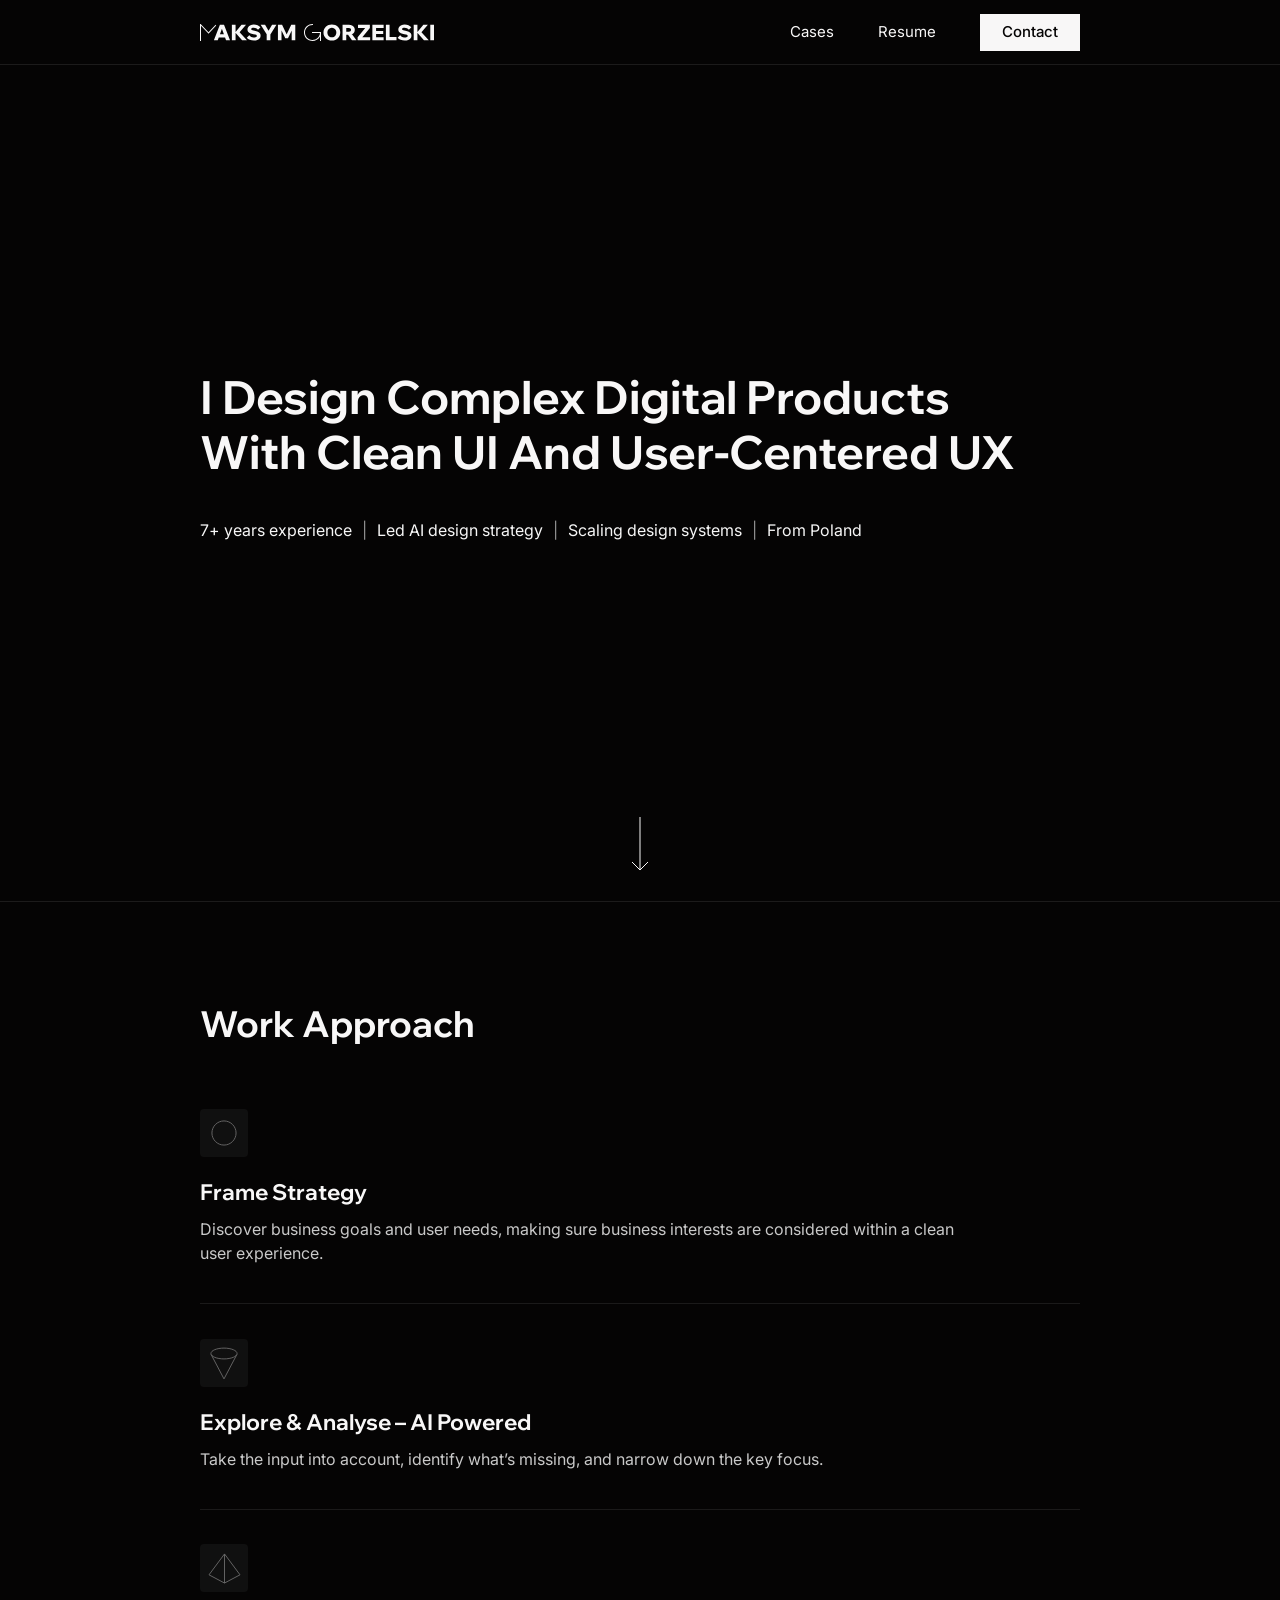
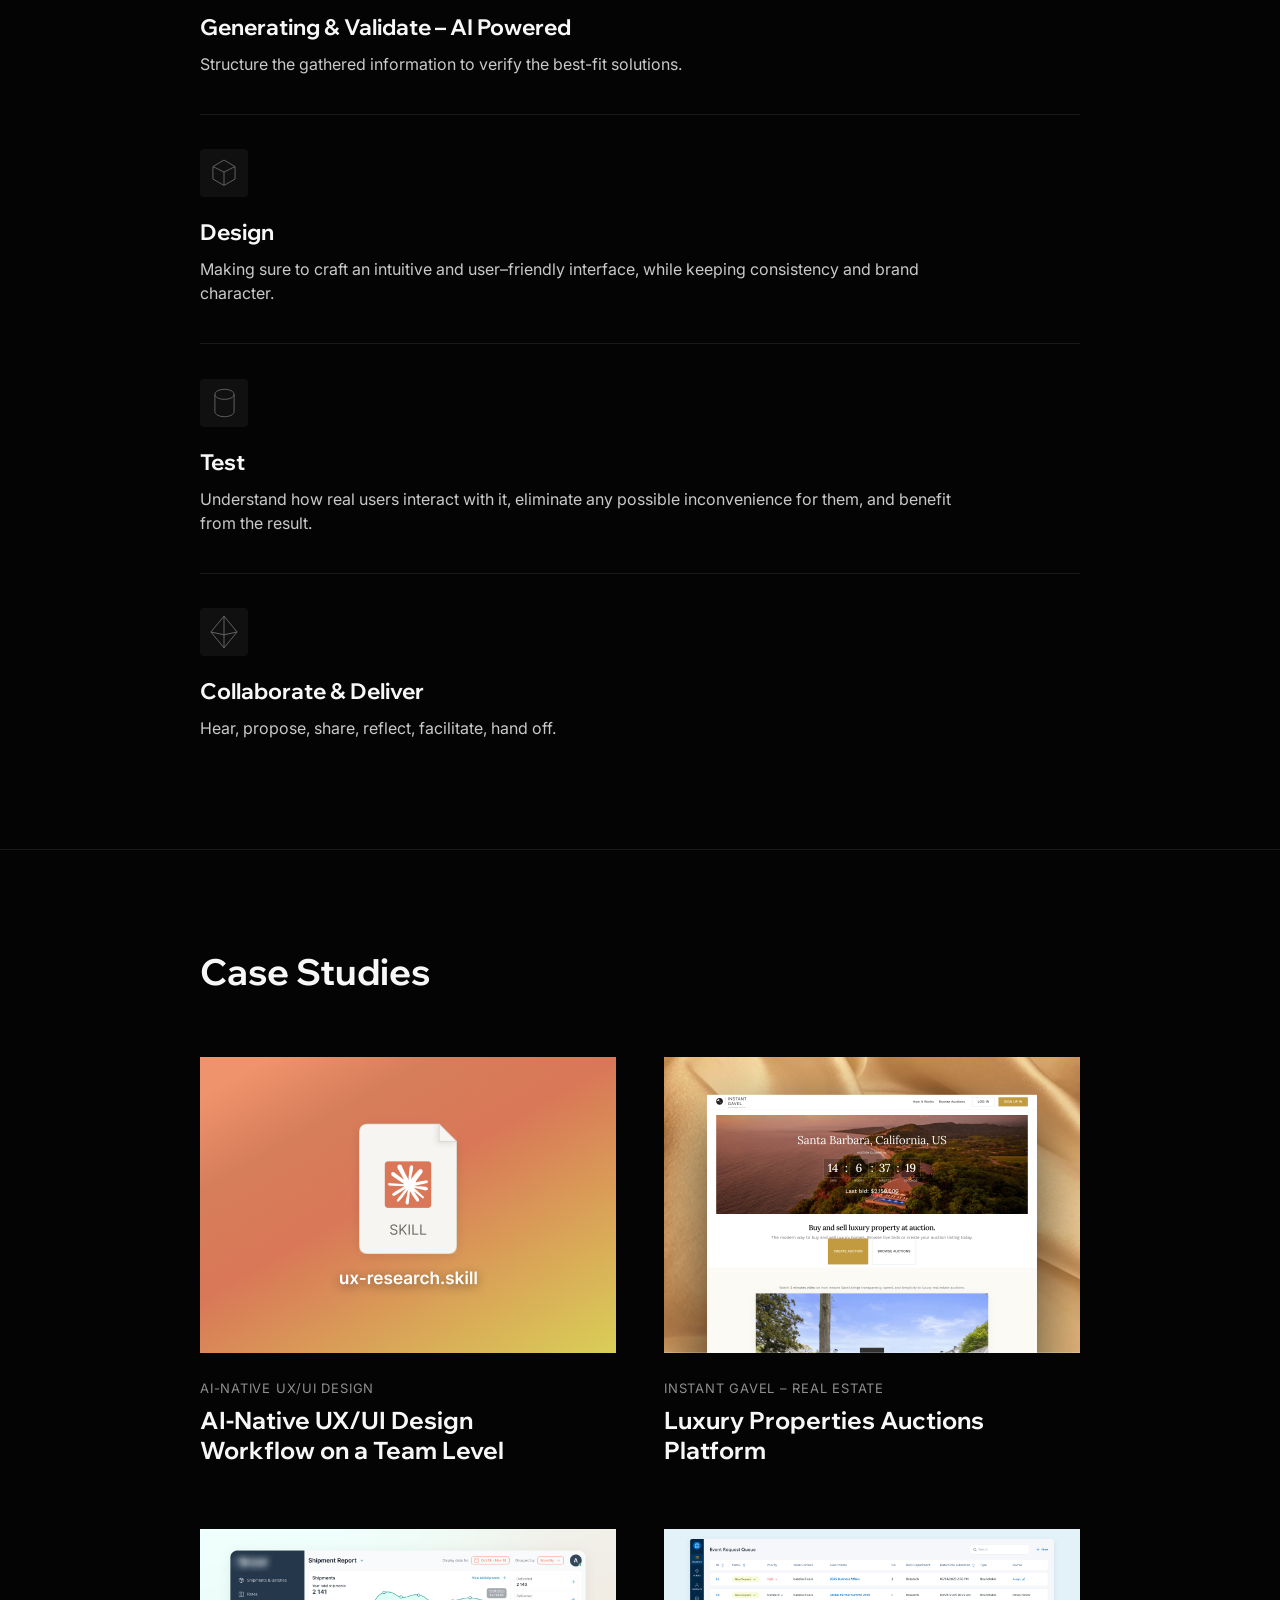
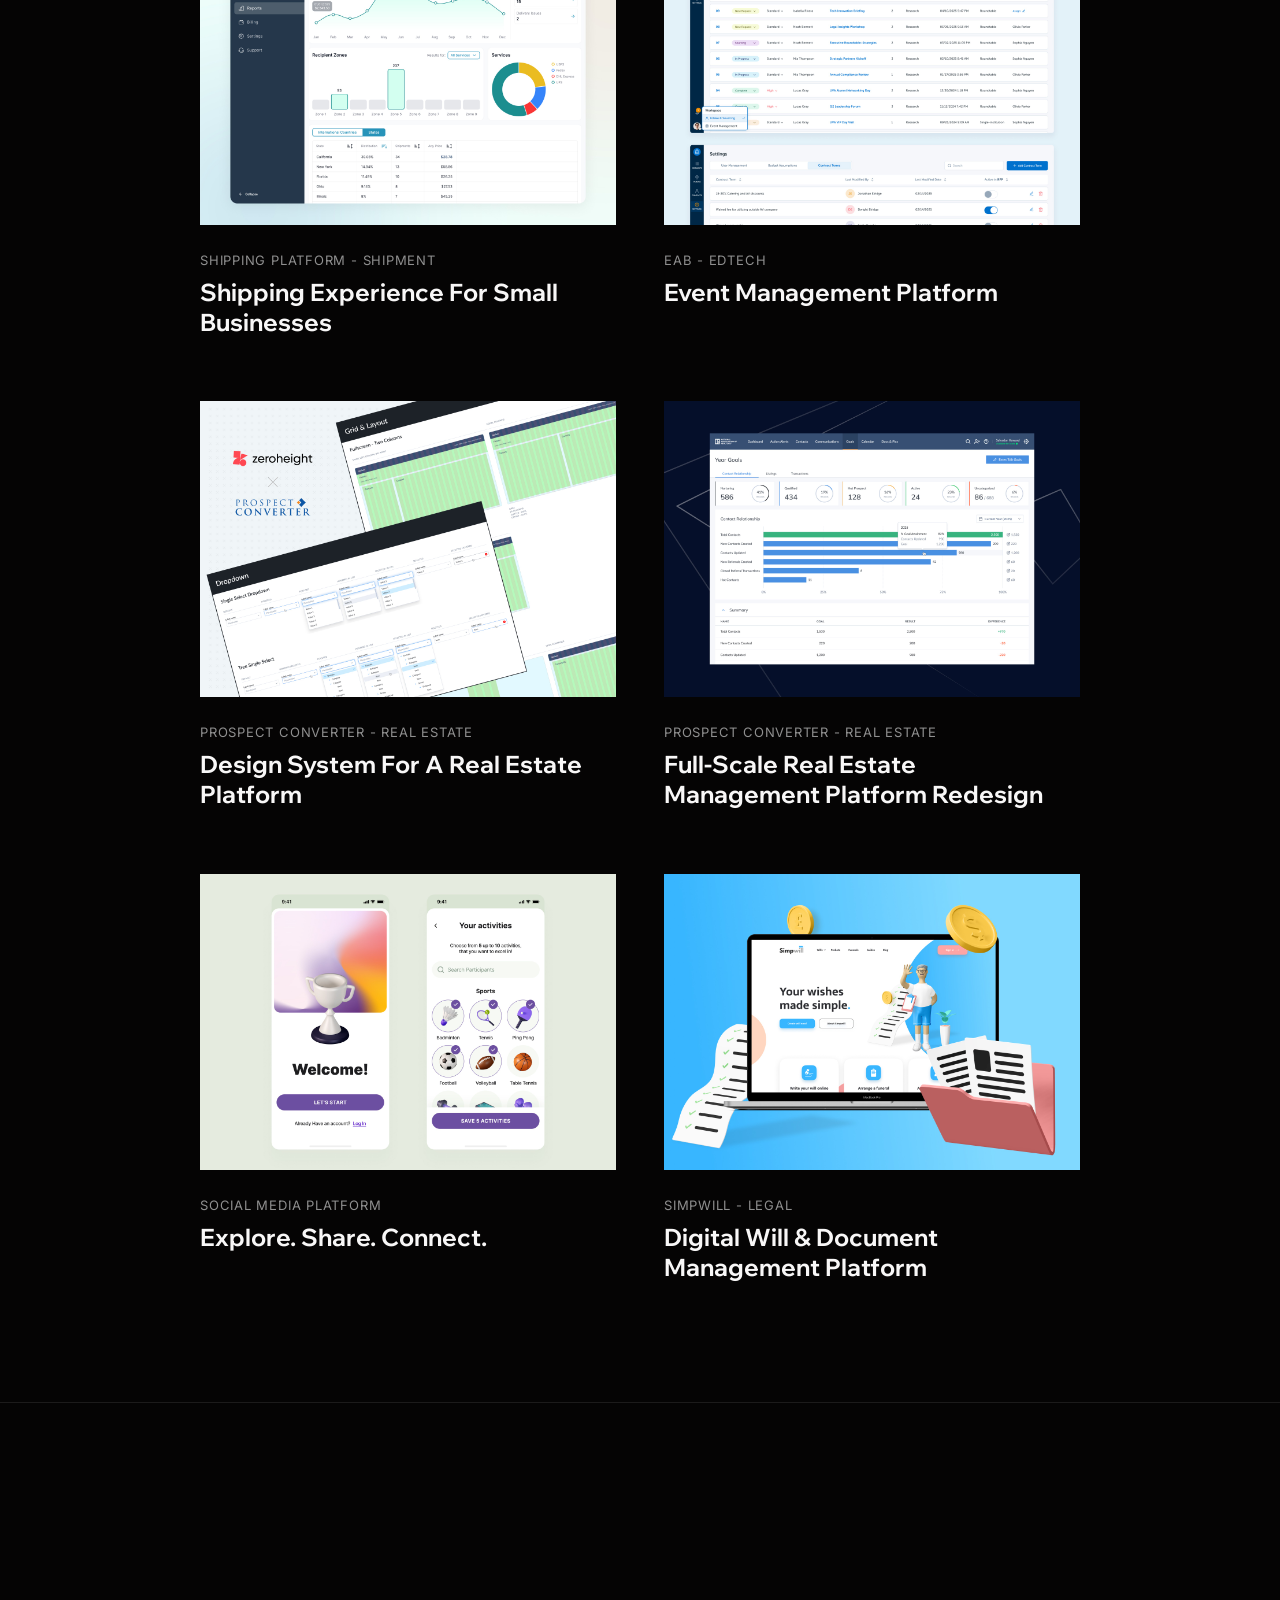
==== index.html @ 9761d0ef "link to ai workflow prototype fixed" ====
<!DOCTYPE html>
<html lang="en" class="no-js">
<head>
  <meta charset="UTF-8" />
  <meta name="viewport" content="width=device-width, initial-scale=1.0" />
  <title>Maksym Gorzelski Portfolio</title>
  <meta name="description" content="7+ years experienced product designer" />
  <meta name="author" content="Maksym Gorzelski" />

  <!-- Open Graph -->
  <meta property="og:type" content="website" />
  <meta property="og:title" content="Maksym Gorzelski Portfolio" />
  <meta property="og:description" content="7+ years experienced product designer" />
  <meta property="og:image" content="https://maksymgorzelskiportfolio.vercel.app/assets/thumbnail.jpg" />

  <meta property="og:url" content="https://maksymgorzelskiportfolio.vercel.app/" />

  <meta name="twitter:card" content="summary_large_image" />
  <meta name="twitter:title" content="Maksym Gorzelski Portfolio" />
  <meta name="twitter:description" content="7+ years experienced product designer" />
  <meta name="twitter:image" content="https://maksymgorzelskiportfolio.vercel.app/assets/thumbnail.jpg" />
  
  <link rel="icon" href="assets/favicon-light.svg" media="(prefers-color-scheme: light)" />
  <link rel="icon" href="assets/favicon-dark.svg" media="(prefers-color-scheme: dark)" />

  <link rel="preconnect" href="https://fonts.googleapis.com" />
  <link rel="preconnect" href="https://fonts.gstatic.com" crossorigin />
  <link href="https://fonts.googleapis.com/css2?family=Wix+Madefor+Display:wght@400;500;600;700;800&family=Inter:wght@200;400;500;600&display=swap" rel="stylesheet" />
  <link rel="stylesheet" href="styles.css" />
</head>
<body>

  <!-- ===================== NAV ===================== -->
  <header class="nav">
    <div class="container nav__inner">
      <a href="#hero" class="logo" aria-label="Maksym Gorzelski — home">
         <picture>
           <source media="(max-width: 640px)" srcset="assets/logo-mobile.svg"> 
           <img class="logo__img" src="assets/logo.svg" alt="Maksym Gorzelski" width="234" height="17" /> 
         </picture>
      </a>
      <nav class="nav__links" aria-label="Primary">
        <a href="#case" class="nav__link">Cases</a>
        <a href="https://drive.google.com/file/d/1r9picUmlPO9fhwlq76pC7GrD5gkPjDp6/view?usp=sharing"
           class="nav__link" target="_blank" rel="noopener">Resume</a>
        <a href="#contact" class="btn btn--solid">Contact</a>
      </nav>
    </div>
  </header>


<!-- ===================== HERO ===================== -->
<section id="hero" class="hero">
  <div class="container">
    <h1 class="hero__title load-rise">
      <span class="hero__title-word">I</span> <span class="hero__title-word">Design</span> <span class="hero__title-word">Complex</span> <span class="hero__title-word">Digital</span> <span class="hero__title-word">Products</span><br />
      <span class="hero__title-word">With</span> <span class="hero__title-word">Clean</span> <span class="hero__title-word">UI</span> <span class="hero__title-word">And</span> <span class="hero__title-word">User-Centered</span> <span class="hero__title-word">UX</span>
    </h1>

    <ul class="hero__meta load-rise">
      <li>7+ years experience</li>
      <li>Led AI design strategy</li>
      <li>Scaling design systems</li>
      <li>From Poland</li>
    </ul>
  </div>

  <a href="#about" class="hero__scroll" aria-label="Scroll to next section">
    <svg width="20" height="56" viewBox="0 0 20 56" fill="none" aria-hidden="true">
      <path d="M10 0V53M10 53L2 45M10 53L18 45"
            stroke="currentColor" stroke-width="1" />
    </svg>
  </a>
</section>


  <!-- ===================== WORK APPROACH ===================== -->
  <section id="approach" class="approach">
    <div class="container">
      <h2 class="section-title reveal">Work Approach</h2>

      <ol class="steps">
        <li class="step reveal">
          <span class="step__icon" aria-hidden="true">
            <img src="assets/icon-frame.svg" alt="" width="26" height="26" />
          </span>
          <h3 class="step__title">Frame Strategy</h3>
          <p class="step__text">Discover business goals and user needs, making sure business interests are considered within a clean user experience.</p>
        </li>

        <li class="step reveal">
          <span class="step__icon" aria-hidden="true">
            <img src="assets/icon-explore.svg" alt="" width="28" height="33" />
          </span>
          <h3 class="step__title">Explore &amp; Analyse &ndash; AI Powered</h3>
          <p class="step__text">Take the input into account, identify what&rsquo;s missing, and narrow down the key focus.</p>
        </li>

        <li class="step reveal">
          <span class="step__icon" aria-hidden="true">
            <img src="assets/icon-generate.svg" alt="" width="33" height="31" />
          </span>
          <h3 class="step__title">Generating &amp; Validate &ndash; AI Powered</h3>
          <p class="step__text">Structure the gathered information to verify the best-fit solutions.</p>
        </li>

        <li class="step reveal">
          <span class="step__icon" aria-hidden="true">
            <img src="assets/icon-design.svg" alt="" width="24" height="28" />
          </span>
          <h3 class="step__title">Design</h3>
          <p class="step__text">Making sure to craft an intuitive and user&ndash;friendly interface, while keeping consistency and brand character.</p>
        </li>

        <li class="step reveal">
          <span class="step__icon" aria-hidden="true">
            <img src="assets/icon-test.svg" alt="" width="21" height="30" />
          </span>
          <h3 class="step__title">Test</h3>
          <p class="step__text">Understand how real users interact with it, eliminate any possible inconvenience for them, and benefit from the result.</p>
        </li>

        <li class="step reveal">
          <span class="step__icon" aria-hidden="true">
            <img src="assets/icon-collaborate.svg" alt="" width="28" height="34" />
          </span>
          <h3 class="step__title">Collaborate &amp; Deliver</h3>
          <p class="step__text">Hear, propose, share, reflect, facilitate, hand off.</p>
        </li>
      </ol>
    </div>
  </section>

  <!-- ===================== CASE STUDIES ===================== -->
  <section id="case" class="cases">
    <div class="container">
      <h2 class="section-title reveal">Case Studies</h2>

      <div class="cases__grid">
        <a class="case reveal-scale" href="team-wide-ai-workflow.html">
          <div class="case__thumb">
            <img src="assets/ai-case-thumbnail.jpg" alt="Shipping platform dashboard with shipment reports and analytics" loading="lazy" />
          </div>
          <span class="case__tag">AI-Native UX/UI Design</span>
          <h3 class="case__title">AI-Native UX/UI Design Workflow on a Team Level</h3>
        </a>

        <a class="case reveal-scale" href="instant-gavel.html">
          <div class="case__thumb">
            <img src="assets/instant-gavel-thumbnail.jpg" alt="Shipping platform dashboard with shipment reports and analytics" loading="lazy" />
          </div>
          <span class="case__tag">Instant Gavel – Real Estate</span>
          <h3 class="case__title">Luxury Properties Auctions Platform</h3>
        </a>

        <a class="case reveal-scale" href="shipment.html">
          <div class="case__thumb">
            <img src="assets/case-shipping.jpg" alt="Shipping platform dashboard with shipment reports and analytics" loading="lazy" />
          </div>
          <span class="case__tag">Shipping Platform - Shipment</span>
          <h3 class="case__title">Shipping Experience For Small Businesses</h3>
        </a>

        <a class="case reveal-scale" href="event-management.html">
          <div class="case__thumb">
            <img src="assets/case-eab.jpg" alt="EAB event management platform interface" loading="lazy" />
          </div>
          <span class="case__tag">EAB - EdTech</span>
          <h3 class="case__title">Event Management Platform</h3>
        </a>

        <a class="case reveal-scale" href="prospect-converter-ds.html">
          <div class="case__thumb">
            <img src="assets/case-design-system.jpg" alt="Design system components for a real estate platform" loading="lazy" />
          </div>
          <span class="case__tag">Prospect Converter - Real Estate</span>
          <h3 class="case__title">Design System For A Real Estate Platform</h3>
        </a>

        <a class="case reveal-scale" href="prospect-converter-app.html">
          <div class="case__thumb">
            <img src="assets/case-real-estate.jpg" alt="Real estate management platform redesign" loading="lazy" />
          </div>
          <span class="case__tag">Prospect Converter - Real Estate</span>
          <h3 class="case__title">Full-Scale Real Estate Management Platform Redesign</h3>
        </a>

        <a class="case reveal-scale" href="social-media.html">
          <div class="case__thumb">
            <img src="assets/case-social.jpg" alt="Social media mobile app onboarding screens" loading="lazy" />
          </div>
          <span class="case__tag">Social Media Platform</span>
          <h3 class="case__title">Explore. Share. Connect.</h3>
        </a>

        <a class="case reveal-scale" href="simpwill.html">
          <div class="case__thumb">
            <img src="assets/case-simpwill.jpg" alt="Simpwill digital will and document management platform" loading="lazy" />
          </div>
          <span class="case__tag">Simpwill - Legal</span>
          <h3 class="case__title">Digital Will &amp; Document Management Platform</h3>
        </a>
      </div>
    </div>
  </section>

  <!-- ===================== PDF ===================== -->
  <section class="pdf">
    <div class="container">
      <h2 class="pdf__title reveal">Looking For A PDF?</h2>
      <a href="https://drive.google.com/file/d/1r9picUmlPO9fhwlq76pC7GrD5gkPjDp6/view?usp=sharing"
         class="textlink reveal" target="_blank" rel="noopener">
        View or download PDF
        <svg width="17" height="17" viewBox="0 0 17 17" fill="none" aria-hidden="true">
          <path d="M3.5 13.5L13.5 3.5M13.5 3.5H5.5M13.5 3.5V11.5" stroke="currentColor" stroke-width="1" />
        </svg>
      </a>
    </div>
  </section>

  <!-- ===================== CONTACT ===================== -->
  <section id="contact" class="contact">
    <div class="container">
      <h2 class="contact__heading reveal">Contact Information</h2>

      <div class="contact__grid">
        <div class="contact__block reveal">
          <h3 class="contact__label">WhatsApp</h3>
          <p class="contact__value">+48 504 819 661</p>
          <a class="contact__qrwrap" href="https://wa.me/48504819661" target="_blank" rel="noopener" aria-label="Open WhatsApp chat">
            <img class="contact__qr" src="assets/qr-whatsapp.svg" alt="QR code — scan to open a WhatsApp chat" width="214" height="214" loading="lazy" />
          </a>
        </div>

        <div class="contact__block reveal">
          <h3 class="contact__label">Email</h3>
          <p class="contact__value">maksymgorzelski@gmail.com</p>
          <a href="mailto:maksymgorzelski@gmail.com" class="btn btn--ghost">
            Compose Email
            <svg width="16" height="16" viewBox="0 0 16 16" fill="none" aria-hidden="true">
              <path d="M14.5 1.5L7.7 8.3M14.5 1.5L10 14.5l-2.3-6.2L1.5 6l13-4.5Z" stroke="currentColor" stroke-width="1" stroke-linejoin="round"/>
            </svg>
          </a>
        </div>

        <div class="contact__block reveal">
          <h3 class="contact__label">LinkedIn</h3>
          <p class="contact__value">maksym-gorzelski-983410190</p>
          <a href="https://www.linkedin.com/in/maksym-gorzelski-983410190/"
             class="btn btn--ghost" target="_blank" rel="noopener">
            View Profile
            <svg width="16" height="16" viewBox="0 0 16 16" fill="none" aria-hidden="true">
              <path d="M3 13L13 3M13 3H5M13 3v8" stroke="currentColor" stroke-width="1" />
            </svg>
          </a>
        </div>
      </div>
    </div>
  </section>

  <script src="script.js"></script>
</body>
</html>
---- styles.css ----
/* ============================================================
   Maksym Gorzelski — Portfolio
   Measured from the original:
   bg #050404 · content column 880px · nav 64px
   Wix Madefor Display (headings) / Inter (body)
   ============================================================ */

:root {
  --bg: #050404;
  --tile: rgba(28, 28, 28, 0.5);
  --fg: #f8f7f7;
  --body: #f7f7f7;
  --muted: #8f8f8f;
  --muted-2: #c9c9c9;
  --line: rgba(255, 255, 255, 0.09);
  --border-btn: rgba(255, 255, 255, 0.55);
  --max: 944px; /* 880 content + 2×32 padding */
  --pad: 32px;
  --font-display: "Wix Madefor Display", -apple-system, sans-serif;
  --font-body: "Inter", -apple-system, BlinkMacSystemFont, sans-serif;
  --ease: cubic-bezier(0.44, 0, 0.56, 1);
  --spring: cubic-bezier(0.3, 1.4, 0.5, 1);
}

* { margin: 0; padding: 0; box-sizing: border-box; }

html { scroll-behavior: smooth; }

body {
  background: var(--bg);
  color: var(--fg);
  font-family: var(--font-body);
  font-weight: 400;
  font-size: 16px;
  line-height: 1.5;
  -webkit-font-smoothing: antialiased;
  overflow-x: hidden;
}

a { color: inherit; text-decoration: none; }
img { max-width: 100%; display: block; }
h1, h2, h3, h4 { font-family: var(--font-display); }

.container {
  width: 100%;
  max-width: var(--max);
  margin: 0 auto;
  padding: 0 var(--pad);
}

/* ---------- Logo (exact SVG from the original) ---------- */
.logo {
  display: inline-flex;
  align-items: center;
}
.logo__img {
  height: 17px;
  width: auto;
  display: block;
}

/* ---------- Nav ---------- */
.nav {
  position: sticky;
  top: 0;
  z-index: 100;
  background: var(--bg);
  border-bottom: 1px solid var(--line);
}
.nav__inner {
  display: flex;
  align-items: center;
  justify-content: space-between;
  height: 64px;
}
.nav__links {
  display: flex;
  align-items: center;
  gap: 44px;
}
.nav__link {
  font-size: 15px;
  color: var(--fg);
  transform-origin: center center;
  transition: transform 0.3s var(--spring), color 0.3s var(--ease);
  will-change: transform;
}
.nav__link:hover { transform: rotate(2deg); color: var(--muted-2); }

/* ---------- Buttons (hover = 2° tilt, like the original) ---------- */
.btn {
  display: inline-flex;
  align-items: center;
  gap: 10px;
  font-family: var(--font-body);
  font-size: 15px;
  font-weight: 500;
  cursor: pointer;
  transition: transform 0.3s var(--spring);
  will-change: transform;
}
.btn:hover { transform: rotate(2deg); }
.btn { border-radius: 0; }
.btn--solid {
  background: var(--fg);
  color: #050404;
  padding: 7px 22px;
  transition: transform 0.3s var(--spring), background-color 0.3s var(--ease);
}
.btn--solid:hover {
  background: #d8d7d7;
}
.btn--ghost {
  border: 1px solid var(--border-btn);
  color: var(--fg);
  padding: 9px 26px;
  transition: transform 0.3s var(--spring), border-color 0.3s var(--ease), color 0.3s var(--ease);
}
.btn--ghost:hover {
  border-color: var(--muted);
  color: var(--muted-2);
}
.btn svg { flex-shrink: 0; }

/* Plain text link with arrow (PDF) */
.textlink {
  display: inline-flex;
  align-items: center;
  gap: 12px;
  font-size: 15px;
  font-weight: 500;
  color: var(--fg);
  transform-origin: center center;
  transition: color 0.3s var(--ease);
  will-change: transform;
}
/* Hover tilt lives with the other reveal-aware hovers at the end of the file,
   so it can out-specify .reveal.is-visible. */

/* ---------- Section titles ---------- */
.section-title {
  font-size: 36px;
  font-weight: 700;
  line-height: 1.2;
  margin-bottom: 64px;
}

/* ---------- Hero ---------- */
.hero {
  position: relative;
  height: calc(100vh - 64px);
  min-height: 560px;
  display: flex;
  align-items: center;
}
.hero .container { margin-top: -6vh; }
.hero__title {
  font-size: clamp(30px, 3.6vw, 48px);
  font-weight: 700;
  line-height: 1.2;
}
.hero__title-word {
  display: inline-block;
  transform-origin: center bottom;
  transition: transform 0.3s var(--spring);
  will-change: transform;
}
.hero__title-word:hover {
  transform: translateY(-4px) rotate(-2deg);
}
.hero__title-word:nth-of-type(2):hover { transform: translateY(-4px) rotate(3deg); }
.hero__title-word:nth-of-type(3):hover { transform: translateY(-4px) rotate(-3deg); }
.hero__title-word:nth-of-type(4):hover { transform: translateY(-4px) rotate(2deg); }
.hero__title-word:nth-of-type(5):hover { transform: translateY(-4px) rotate(-4deg); }
.hero__title-word:nth-of-type(6):hover { transform: translateY(-4px) rotate(4deg); }
.hero__title-word:nth-of-type(7):hover { transform: translateY(-4px) rotate(-3deg); }
.hero__title-word:nth-of-type(8):hover { transform: translateY(-4px) rotate(2deg); }
.hero__title-word:nth-of-type(9):hover { transform: translateY(-4px) rotate(-2deg); }
.hero__title-word:nth-of-type(10):hover { transform: translateY(-4px) rotate(3deg); }
.hero__title-word:nth-of-type(11):hover { transform: translateY(-4px) rotate(-4deg); }
.hero__meta {
  margin-top: 38px;
  color: var(--body);
  font-size: 16px;
  list-style: none;
  display: flex;
  flex-wrap: wrap;
  align-items: center;
}
.hero__meta li + li::before {
  content: "|";
  margin: 0 10px;
  color: var(--muted);
}
.hero__scroll {
  position: absolute;
  bottom: 22px;
  left: 50%;
  transform: translateX(-50%);
  color: var(--fg);
  animation: bob 2.4s ease-in-out infinite;
}
@keyframes bob {
  0%, 100% { transform: translate(-50%, 0); }
  50% { transform: translate(-50%, 9px); }
}

/* ---------- Sections ---------- */
.about, .approach, .cases, .pdf, .contact {
  border-top: 1px solid var(--line);
}

/* ---------- About ----------
   Original is a ~600px-tall section with the text block vertically
   centered, shapes floating around it. */
.about {
  position: relative;
  overflow: hidden;
}
.about__inner {
  position: relative;
  min-height: 600px;
  display: flex;
  align-items: center;
  justify-content: center;
}
.about__content {
  max-width: 628px;
  margin: 0 auto;
  text-align: center;
}
.about__title {
  font-size: 28px;
  font-weight: 700;
  line-height: 1.2;
  margin-bottom: 34px;
}
.about p {
  color: var(--body);
  font-size: 16px;
  line-height: 1.2;
  margin-bottom: 24px;
}
.about p:last-child { margin-bottom: 0; }
.shape {
  position: absolute;
  height: auto;
  pointer-events: none;
}
.shape--circle { top: 20%; right: 6.5%; width: 80px; }
.shape--cube   { top: 40%; left: 3.5%; width: 88px; }
.shape--tetra  { top: 72%; left: 72%;   width: 118px; }

/* ---------- Work approach ---------- */
.approach { padding: 100px 0 108px; }
.steps { list-style: none; }
.step { padding: 34px 0 38px; border-bottom: 1px solid var(--line); }
.step:first-child { padding-top: 0; }
.step:last-child { border-bottom: none; padding-bottom: 0; }
.step__icon {
  display: inline-flex;
  align-items: center;
  justify-content: center;
  width: 48px;
  height: 48px;
  border-radius: 4px;
  background: var(--tile);
  color: rgb(105, 105, 105);
  margin-bottom: 22px;
  /* Box lifts on hover (measured on the original). */
  transition: transform 0.3s var(--spring);
  will-change: transform;
}
.step__icon:hover { transform: translateY(-4px); }
/* Icons are the exact extracted SVG assets, at their natural dimensions. */
.step__icon img { display: block; }
.step__title {
  font-size: 22px;
  font-weight: 700;
  line-height: 1.2;
  margin-bottom: 12px;
}
.step__text {
  color: var(--muted-2);
  font-size: 16px;
  max-width: 76ch;
}

/* ---------- Case studies ---------- */
.cases { padding: 100px 0 120px; }
.cases__grid {
  display: grid;
  grid-template-columns: repeat(2, 1fr);
  gap: 64px 48px;
}
.case {
  display: block;
  transform-origin: center center;
  will-change: transform;
}
.case__thumb {
  aspect-ratio: 1440 / 1024;
  overflow: hidden;
  background: var(--tile);
}
.case__thumb img {
  width: 100%;
  height: 100%;
  object-fit: cover;
}
.case__tag {
  display: block;
  margin: 26px 0 7px;
  color: var(--muted);
  font-size: 13px;
  font-weight: 400;
  letter-spacing: 0.06em;
  text-transform: uppercase;
}
.case__title {
  font-size: 24px;
  font-weight: 700;
  line-height: 1.25;
  color: var(--fg);
  max-width: 24ch;
  transition: color 0.3s var(--ease);
}

/* ---------- PDF ---------- */
.pdf { padding: 88px 0 92px; }
.pdf__title {
  font-size: 28px;
  font-weight: 700;
  margin-bottom: 15px;
}

/* ---------- Contact ---------- */
.contact { padding: 92px 0 86px; }
.contact__heading {
  font-size: 28px;
  font-weight: 700;
  margin-bottom: 24px;
}
.contact__grid {
  display: grid;
  grid-template-columns: repeat(3, 1fr);
  gap: 32px;
}
.contact__label {
  font-size: 22px;
  font-weight: 700;
  margin-bottom: 9px;
}
.contact__value {
  color: var(--body);
  font-size: 16px;
  margin-bottom: 23px;
  word-break: break-word;
}
.contact__qrwrap {
  position: relative;
  display: inline-block;
  width: 214px;
  transform-origin: center center;
  transition: transform 0.3s var(--spring), filter 0.3s var(--ease);
  will-change: transform;
}

.contact__qrwrap:hover {
  transform: rotate(2deg);
  filter: brightness(0.82);
}

.contact__qr {
  width: 214px;
  height: 214px;
}

/* ============================================================
   Animations
   ============================================================ */

/* Load-in (hero) */
.load-rise {
  opacity: 0;
  transform: translateY(24px);
  transition: opacity 0.8s var(--ease), transform 0.8s var(--ease);
}
.load-rise.is-visible { opacity: 1; transform: none; }

/* Scroll reveal — fade up (text blocks) */
.reveal {
  opacity: 0;
  transform: translateY(24px);
  transition: opacity 0.7s var(--ease), transform 0.7s var(--ease);
  will-change: opacity, transform;
}
.reveal.is-visible { opacity: 1; transform: none; }

/* Scroll reveal — scale from half (case cards, like the original) */
.reveal-scale {
  opacity: 0;
  transform: scale(0.5);
  transition: opacity 0.65s var(--ease), transform 0.65s var(--spring);
  will-change: opacity, transform;
}
.reveal-scale.is-visible { opacity: 1; transform: scale(1); }

/* Case card hover tilt (~1.3°, measured from the original).
   Once settled (.is-visible) the card gets a snappy spring transition that
   out-orders .reveal-scale.is-visible, so hover doesn't inherit the slower
   entrance spring. Rotates around its own center. */
.case.is-visible { transition: transform 0.32s var(--spring); }
.case.is-visible:hover { transform: rotate(1.3deg); }
.case.is-visible:hover .case__title { color: var(--muted-2); }

/* PDF text link tilts 2° on hover (measured). Scoped to .is-visible so it
   out-specifies .reveal.is-visible, which would otherwise pin it to none. */
.textlink.is-visible { transition: transform 0.3s var(--spring), color 0.3s var(--ease); }
.textlink.is-visible:hover { transform: rotate(2deg); color: var(--muted-2); }

/* Failsafes */
.no-js .reveal, .no-js .reveal-scale, .no-js .load-rise { opacity: 1; transform: none; }
@media (prefers-reduced-motion: reduce) {
  .reveal, .reveal-scale, .load-rise { opacity: 1; transform: none; transition: none; }
  .hero__scroll { animation: none; }
  .btn:hover, .nav__link:hover, .textlink.is-visible:hover,
  .case.is-visible:hover, .step__icon:hover, .contact__qrwrap:hover,
  .hero__title-word:hover { transform: none; }
}

/* ============================================================
   Responsive
   ============================================================ */
@media (max-width: 860px) {
  .cases__grid { grid-template-columns: 1fr; gap: 56px; }
  .contact__grid { grid-template-columns: 1fr; gap: 44px; }
  .about__inner { min-height: 440px; }
  .approach, .cases { padding: 84px 0 96px; }
  .shape--tetra { display: none; }
  .shape--cube { width: 64px; top: auto; bottom: -12%; }
  .shape--circle { width: 58px; top: -18%; }
  .section-title { margin-bottom: 56px; }
}
@media (max-width: 640px) {
  :root { --pad: 20px; }
  .nav__links { gap: 20px; }
  .logo__bold { font-size: 15px; }
  .logo__thin { font-size: 20px; }
  .btn--solid { padding: 7px 16px; font-size: 14px; }
  .hero__title { font-size: 30px; }
  .section-title { font-size: 30px; }
  .pdf { padding: 64px 0; }
  .contact { padding: 64px 0 72px; }
}

@media (max-width: 640px) {
  .hero__meta {
    margin-top: 20px;
    padding-left: 18px;
    display: block;
    list-style: disc;
  }

  .hero__meta li {
    margin-bottom: 4px;
  }

  .hero__meta li:last-child {
    margin-bottom: 0;
  }

  .hero__meta li + li::before {
    content: none;
    margin: 0;
  }
}
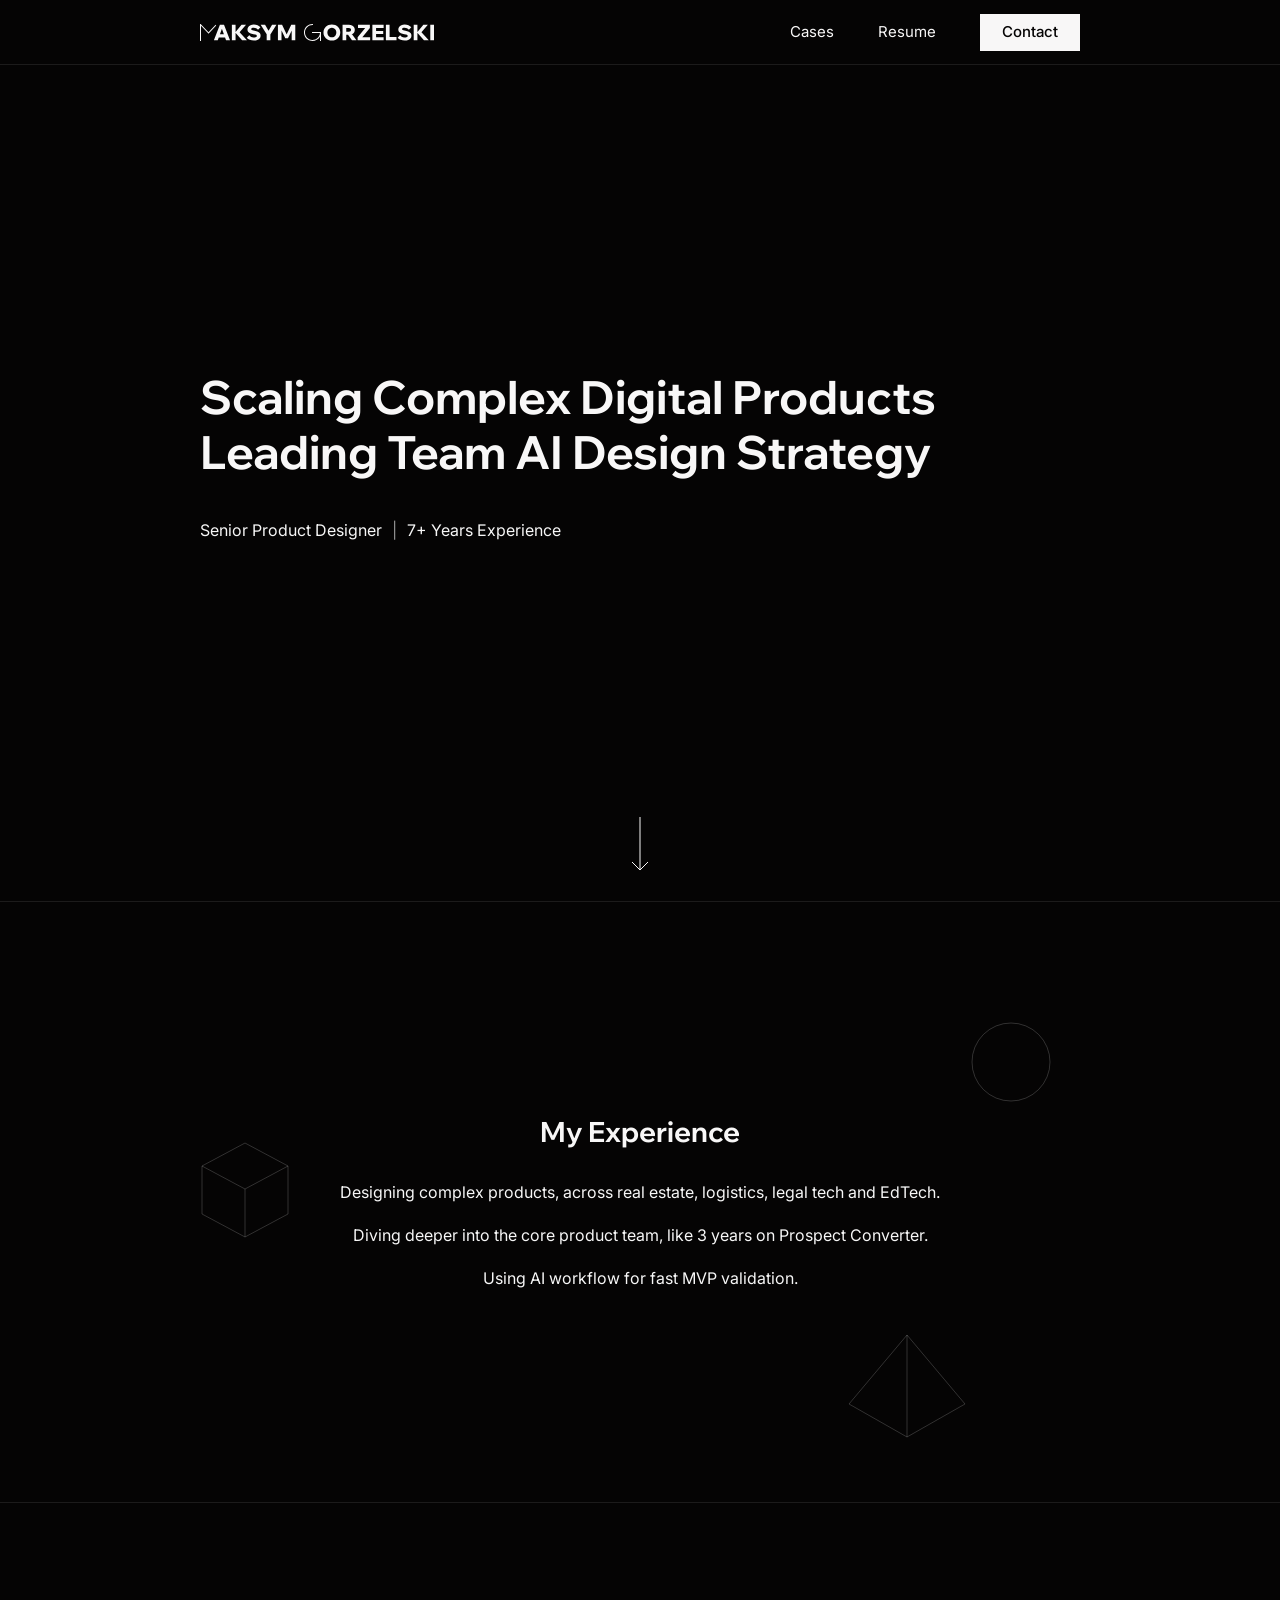
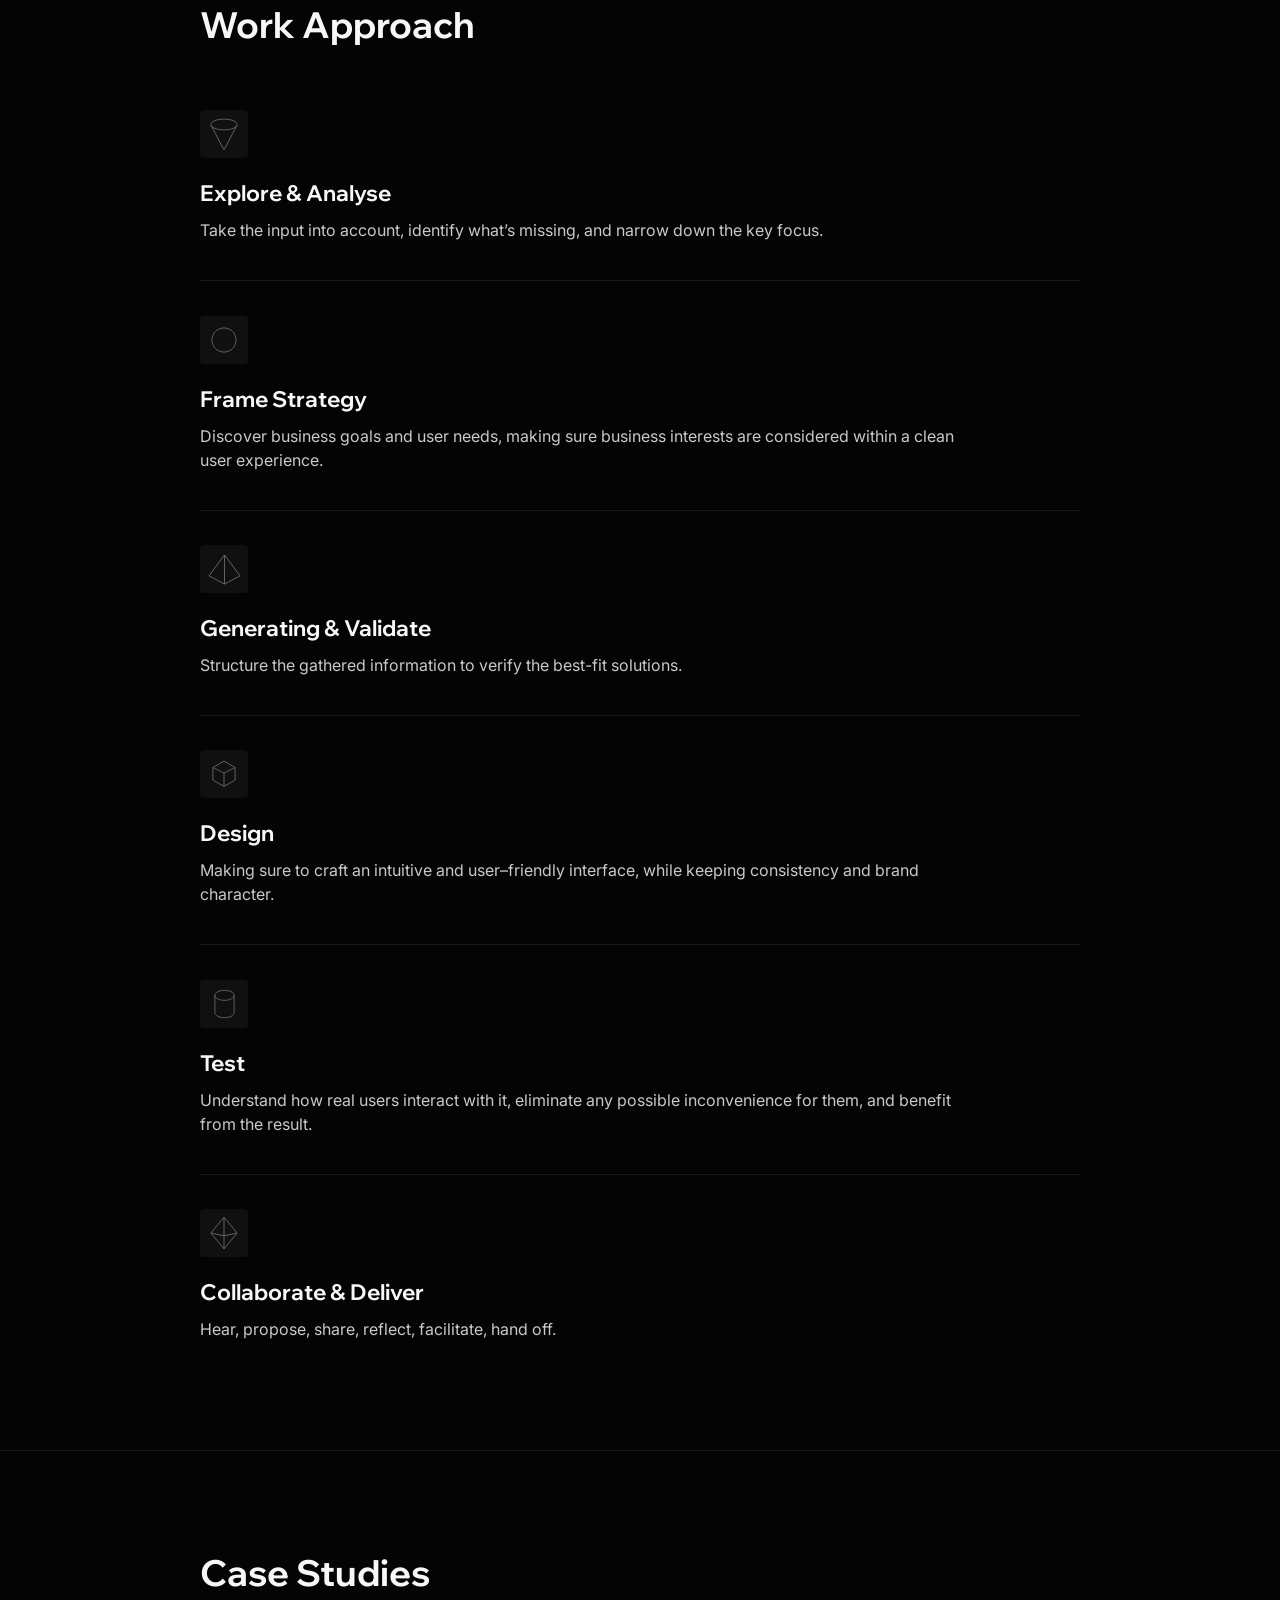
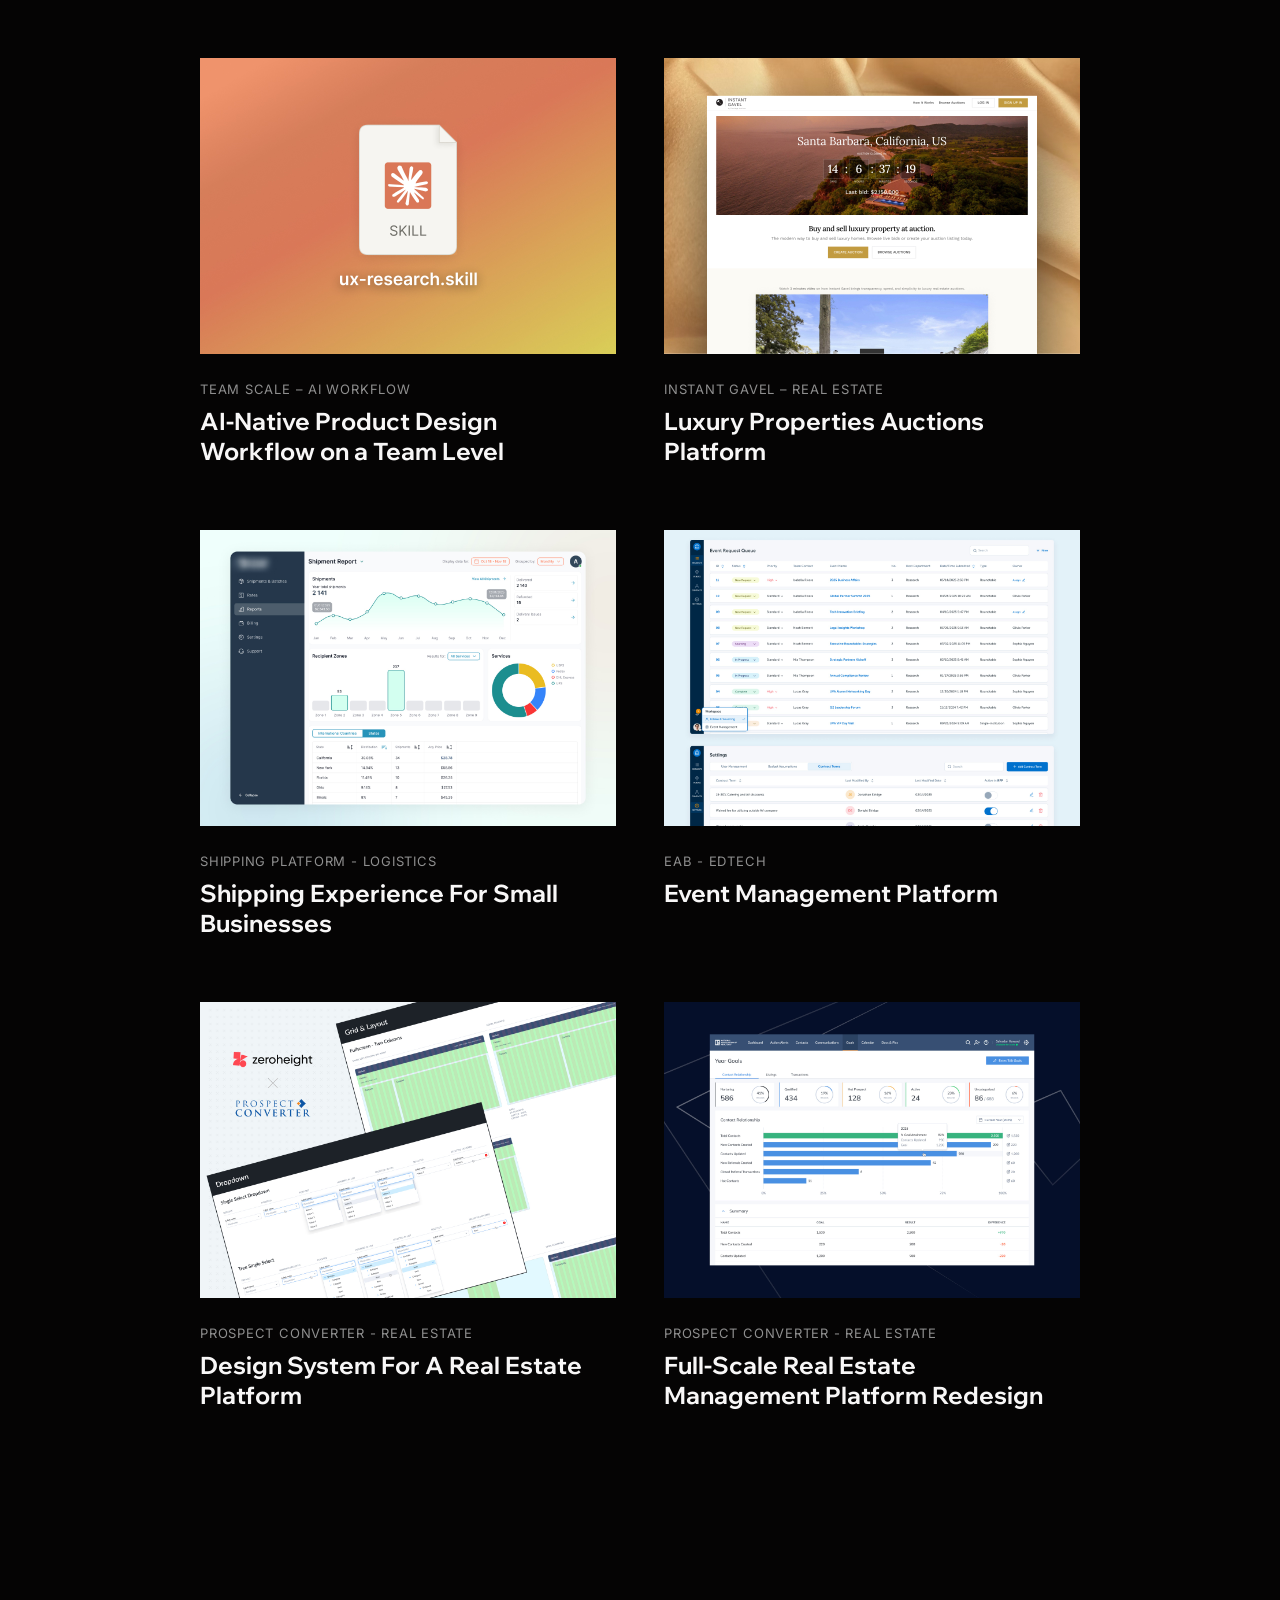
==== commit 67cfec78: "Massiv update + Instant Gavel case" ====
--- a/index.html
+++ b/index.html
@@ -53,15 +53,13 @@
 <section id="hero" class="hero">
   <div class="container">
     <h1 class="hero__title load-rise">
-      <span class="hero__title-word">I</span> <span class="hero__title-word">Design</span> <span class="hero__title-word">Complex</span> <span class="hero__title-word">Digital</span> <span class="hero__title-word">Products</span><br />
-      <span class="hero__title-word">With</span> <span class="hero__title-word">Clean</span> <span class="hero__title-word">UI</span> <span class="hero__title-word">And</span> <span class="hero__title-word">User-Centered</span> <span class="hero__title-word">UX</span>
+      <span class="hero__title-word">Scaling</span> <span class="hero__title-word">Complex</span> <span class="hero__title-word">Digital</span> <span class="hero__title-word">Products</span><br />
+      <span class="hero__title-word">Leading</span> <span class="hero__title-word">Team</span> <span class="hero__title-word">AI</span> <span class="hero__title-word">Design</span> <span class="hero__title-word">Strategy</span>
     </h1>
 
     <ul class="hero__meta load-rise">
-      <li>7+ years experience</li>
-      <li>Led AI design strategy</li>
-      <li>Scaling design systems</li>
-      <li>From Poland</li>
+      <li>Senior Product Designer</li>
+      <li>7+ Years Experience</li>
     </ul>
   </div>
 
@@ -74,6 +72,34 @@
 </section>
 
 
+  <!-- ===================== ABOUT ===================== -->
+  <section id="about" class="about">
+    <div class="container about__inner">
+      <svg class="shape shape--circle" viewBox="0 0 80 80" fill="none" aria-hidden="true">
+        <circle cx="40" cy="40" r="39" stroke="currentColor" stroke-width="1" />
+      </svg>
+      <svg class="shape shape--cube" viewBox="0 0 88 96" fill="none" aria-hidden="true">
+        <path d="M44 1 L87 24 V72 L44 95 L1 72 V24 Z" stroke="currentColor" stroke-width="1" />
+        <path d="M1 24 L44 47 L87 24" stroke="currentColor" stroke-width="1" />
+        <path d="M44 47 V95" stroke="currentColor" stroke-width="1" />
+      </svg>
+      <svg class="shape shape--tetra" viewBox="0 0 118 104" fill="none" aria-hidden="true">
+        <path d="M59 1 L1 70" stroke="currentColor" stroke-width="1" />
+        <path d="M59 1 L117 70" stroke="currentColor" stroke-width="1" />
+        <path d="M59 1 L59 103" stroke="currentColor" stroke-width="1" />
+        <path d="M1 70 L59 103" stroke="currentColor" stroke-width="1" />
+        <path d="M117 70 L59 103" stroke="currentColor" stroke-width="1" />
+      </svg>
+
+      <div class="about__content">
+        <h2 class="about__title reveal">My Experience</h2>
+        <p class="reveal">Designing complex products, across real estate, logistics, legal tech and EdTech.</p>
+        <p class="reveal">Diving deeper into the core product team, like 3 years on Prospect Converter.</p>
+        <p class="reveal">Using AI workflow for fast MVP validation.</p>
+      </div>
+    </div>
+  </section>
+
   <!-- ===================== WORK APPROACH ===================== -->
   <section id="approach" class="approach">
     <div class="container">
@@ -82,6 +108,14 @@
       <ol class="steps">
         <li class="step reveal">
           <span class="step__icon" aria-hidden="true">
+            <img src="assets/icon-explore.svg" alt="" width="28" height="33" />
+          </span>
+          <h3 class="step__title">Explore &amp; Analyse</h3>
+          <p class="step__text">Take the input into account, identify what&rsquo;s missing, and narrow down the key focus.</p>
+        </li>
+
+        <li class="step reveal">
+          <span class="step__icon" aria-hidden="true">
             <img src="assets/icon-frame.svg" alt="" width="26" height="26" />
           </span>
           <h3 class="step__title">Frame Strategy</h3>
@@ -90,17 +124,9 @@
 
         <li class="step reveal">
           <span class="step__icon" aria-hidden="true">
-            <img src="assets/icon-explore.svg" alt="" width="28" height="33" />
-          </span>
-          <h3 class="step__title">Explore &amp; Analyse &ndash; AI Powered</h3>
-          <p class="step__text">Take the input into account, identify what&rsquo;s missing, and narrow down the key focus.</p>
-        </li>
-
-        <li class="step reveal">
-          <span class="step__icon" aria-hidden="true">
             <img src="assets/icon-generate.svg" alt="" width="33" height="31" />
           </span>
-          <h3 class="step__title">Generating &amp; Validate &ndash; AI Powered</h3>
+          <h3 class="step__title">Generating &amp; Validate</h3>
           <p class="step__text">Structure the gathered information to verify the best-fit solutions.</p>
         </li>
 
@@ -139,15 +165,15 @@
       <div class="cases__grid">
         <a class="case reveal-scale" href="team-wide-ai-workflow.html">
           <div class="case__thumb">
-            <img src="assets/ai-case-thumbnail.jpg" alt="Shipping platform dashboard with shipment reports and analytics" loading="lazy" />
-          </div>
-          <span class="case__tag">AI-Native UX/UI Design</span>
-          <h3 class="case__title">AI-Native UX/UI Design Workflow on a Team Level</h3>
+            <img src="assets/ai-case-thumbnail.jpg" alt="AI-Native Product Design Workflow on a Team Level" loading="lazy" />
+          </div>
+          <span class="case__tag">Team Scale – AI Workflow</span>
+          <h3 class="case__title">AI-Native Product Design Workflow on a Team Level</h3>
         </a>
 
         <a class="case reveal-scale" href="instant-gavel.html">
           <div class="case__thumb">
-            <img src="assets/instant-gavel-thumbnail.jpg" alt="Shipping platform dashboard with shipment reports and analytics" loading="lazy" />
+            <img src="assets/instant-gavel-thumbnail.jpg" alt="Luxury Properties Auctions Platform" loading="lazy" />
           </div>
           <span class="case__tag">Instant Gavel – Real Estate</span>
           <h3 class="case__title">Luxury Properties Auctions Platform</h3>
@@ -155,9 +181,9 @@
 
         <a class="case reveal-scale" href="shipment.html">
           <div class="case__thumb">
-            <img src="assets/case-shipping.jpg" alt="Shipping platform dashboard with shipment reports and analytics" loading="lazy" />
-          </div>
-          <span class="case__tag">Shipping Platform - Shipment</span>
+            <img src="assets/case-shipping.jpg" alt="Shipping Experience For Small Businesses" loading="lazy" />
+          </div>
+          <span class="case__tag">Shipping Platform - Logistics</span>
           <h3 class="case__title">Shipping Experience For Small Businesses</h3>
         </a>
 
--- a/styles.css
+++ b/styles.css
@@ -198,11 +198,6 @@
   left: 50%;
   transform: translateX(-50%);
   color: var(--fg);
-  animation: bob 2.4s ease-in-out infinite;
-}
-@keyframes bob {
-  0%, 100% { transform: translate(-50%, 0); }
-  50% { transform: translate(-50%, 9px); }
 }
 
 /* ---------- Sections ---------- */
@@ -245,7 +240,23 @@
 .shape {
   position: absolute;
   height: auto;
-  pointer-events: none;
+  pointer-events: auto;
+  color: rgba(255, 255, 255, 0.18);
+  transform-origin: center center;
+  transition: transform 0.3s var(--spring), color 0.3s var(--ease);
+  will-change: transform;
+}
+.shape:hover {
+  color: rgba(255, 255, 255, 0.32);
+}
+.shape--circle:hover {
+  transform: translate(-4px, -6px) rotate(-4deg) scale(1.12);
+}
+.shape--cube:hover {
+  transform: translate(5px, -4px) rotate(6deg) scale(1.06);
+}
+.shape--tetra:hover {
+  transform: translate(-3px, -8px) rotate(3deg) scale(1.2);
 }
 .shape--circle { top: 20%; right: 6.5%; width: 80px; }
 .shape--cube   { top: 40%; left: 3.5%; width: 88px; }
@@ -423,7 +434,6 @@
 .no-js .reveal, .no-js .reveal-scale, .no-js .load-rise { opacity: 1; transform: none; }
 @media (prefers-reduced-motion: reduce) {
   .reveal, .reveal-scale, .load-rise { opacity: 1; transform: none; transition: none; }
-  .hero__scroll { animation: none; }
   .btn:hover, .nav__link:hover, .textlink.is-visible:hover,
   .case.is-visible:hover, .step__icon:hover, .contact__qrwrap:hover,
   .hero__title-word:hover { transform: none; }
@@ -435,11 +445,21 @@
 @media (max-width: 860px) {
   .cases__grid { grid-template-columns: 1fr; gap: 56px; }
   .contact__grid { grid-template-columns: 1fr; gap: 44px; }
-  .about__inner { min-height: 440px; }
+  .about__inner { min-height: 520px; }
   .approach, .cases { padding: 84px 0 96px; }
-  .shape--tetra { display: none; }
-  .shape--cube { width: 64px; top: auto; bottom: -12%; }
-  .shape--circle { width: 58px; top: -18%; }
+  .shape--cube { width: 76px; top: 6%; left: 6%; }
+  .shape--circle { width: 68px; top: 6%; right: 6%; }
+  .shape--tetra {
+    display: block;
+    width: 92px;
+    top: auto;
+    left: 50%;
+    bottom: 6%;
+    transform: translateX(-50%);
+  }
+  .shape--tetra:hover {
+    transform: translateX(-50%) translateY(-6px) rotate(3deg) scale(1.15);
+  }
   .section-title { margin-bottom: 56px; }
 }
 @media (max-width: 640px) {
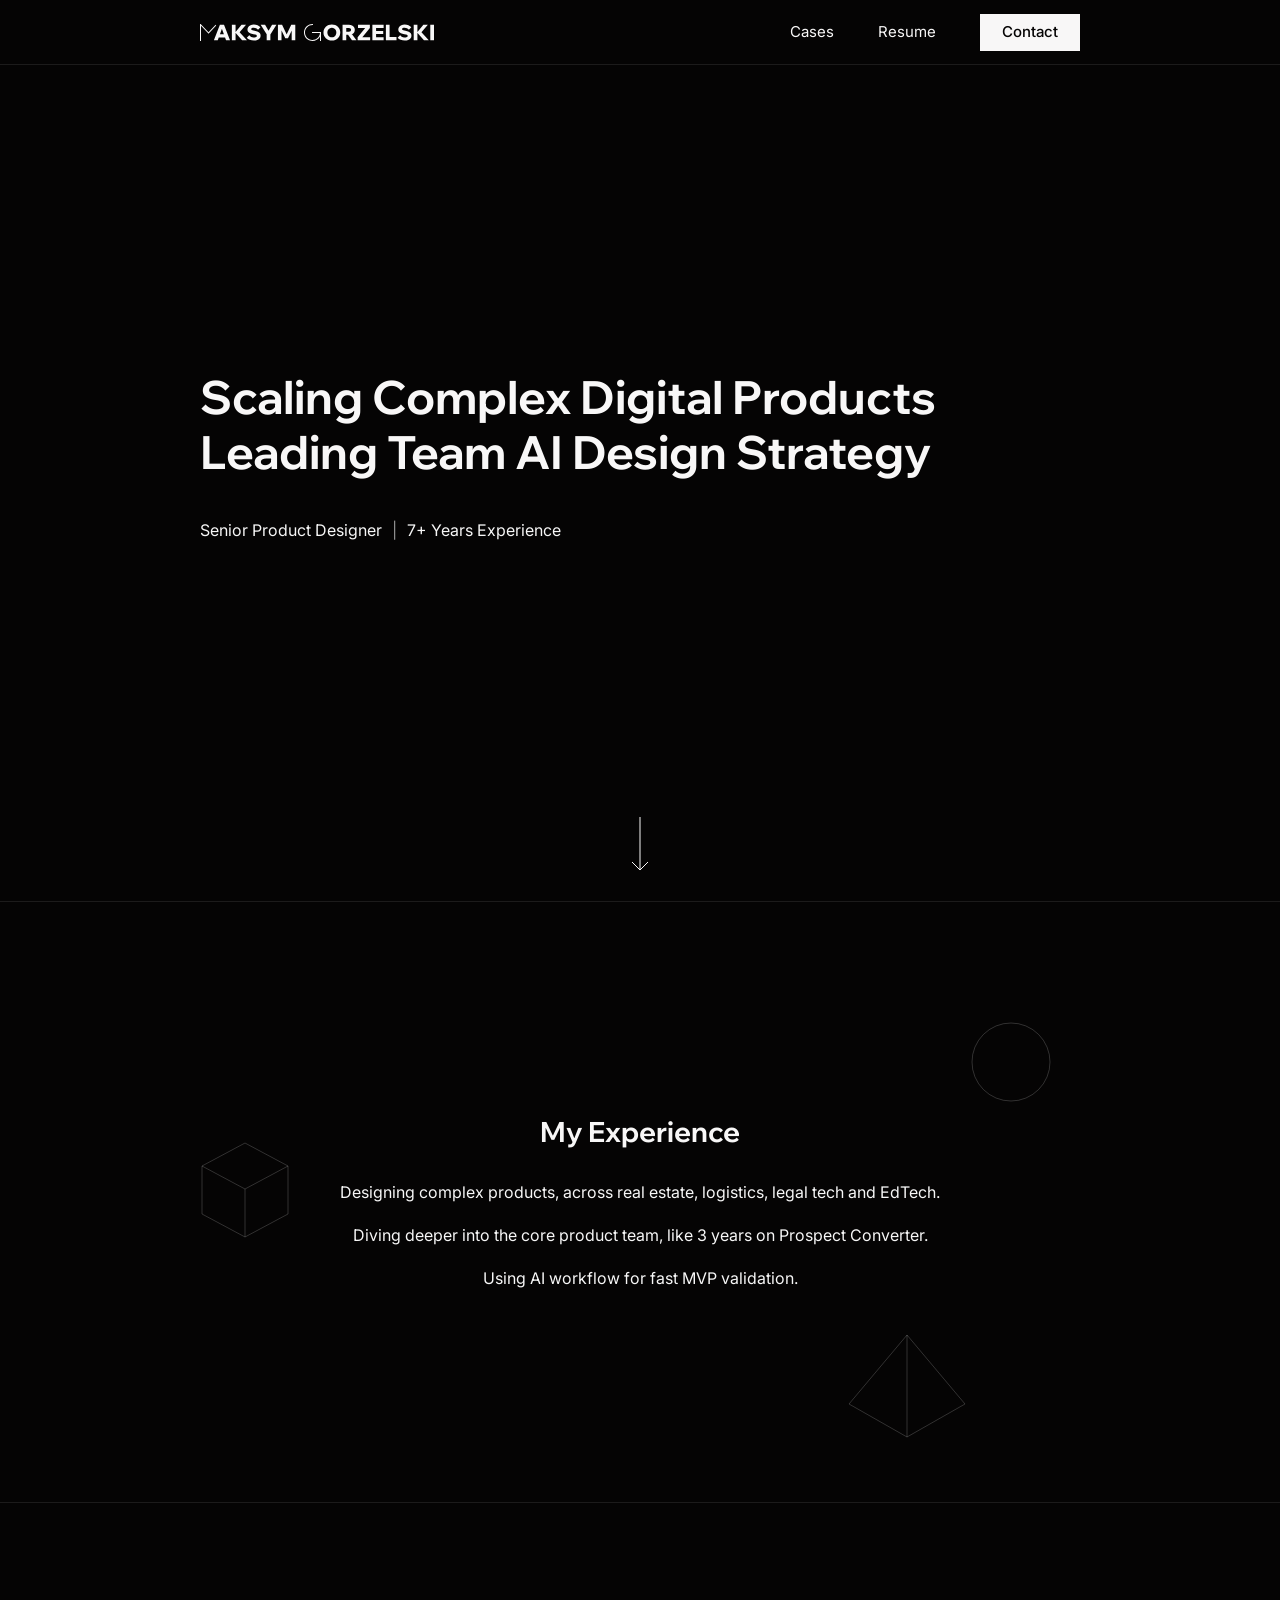
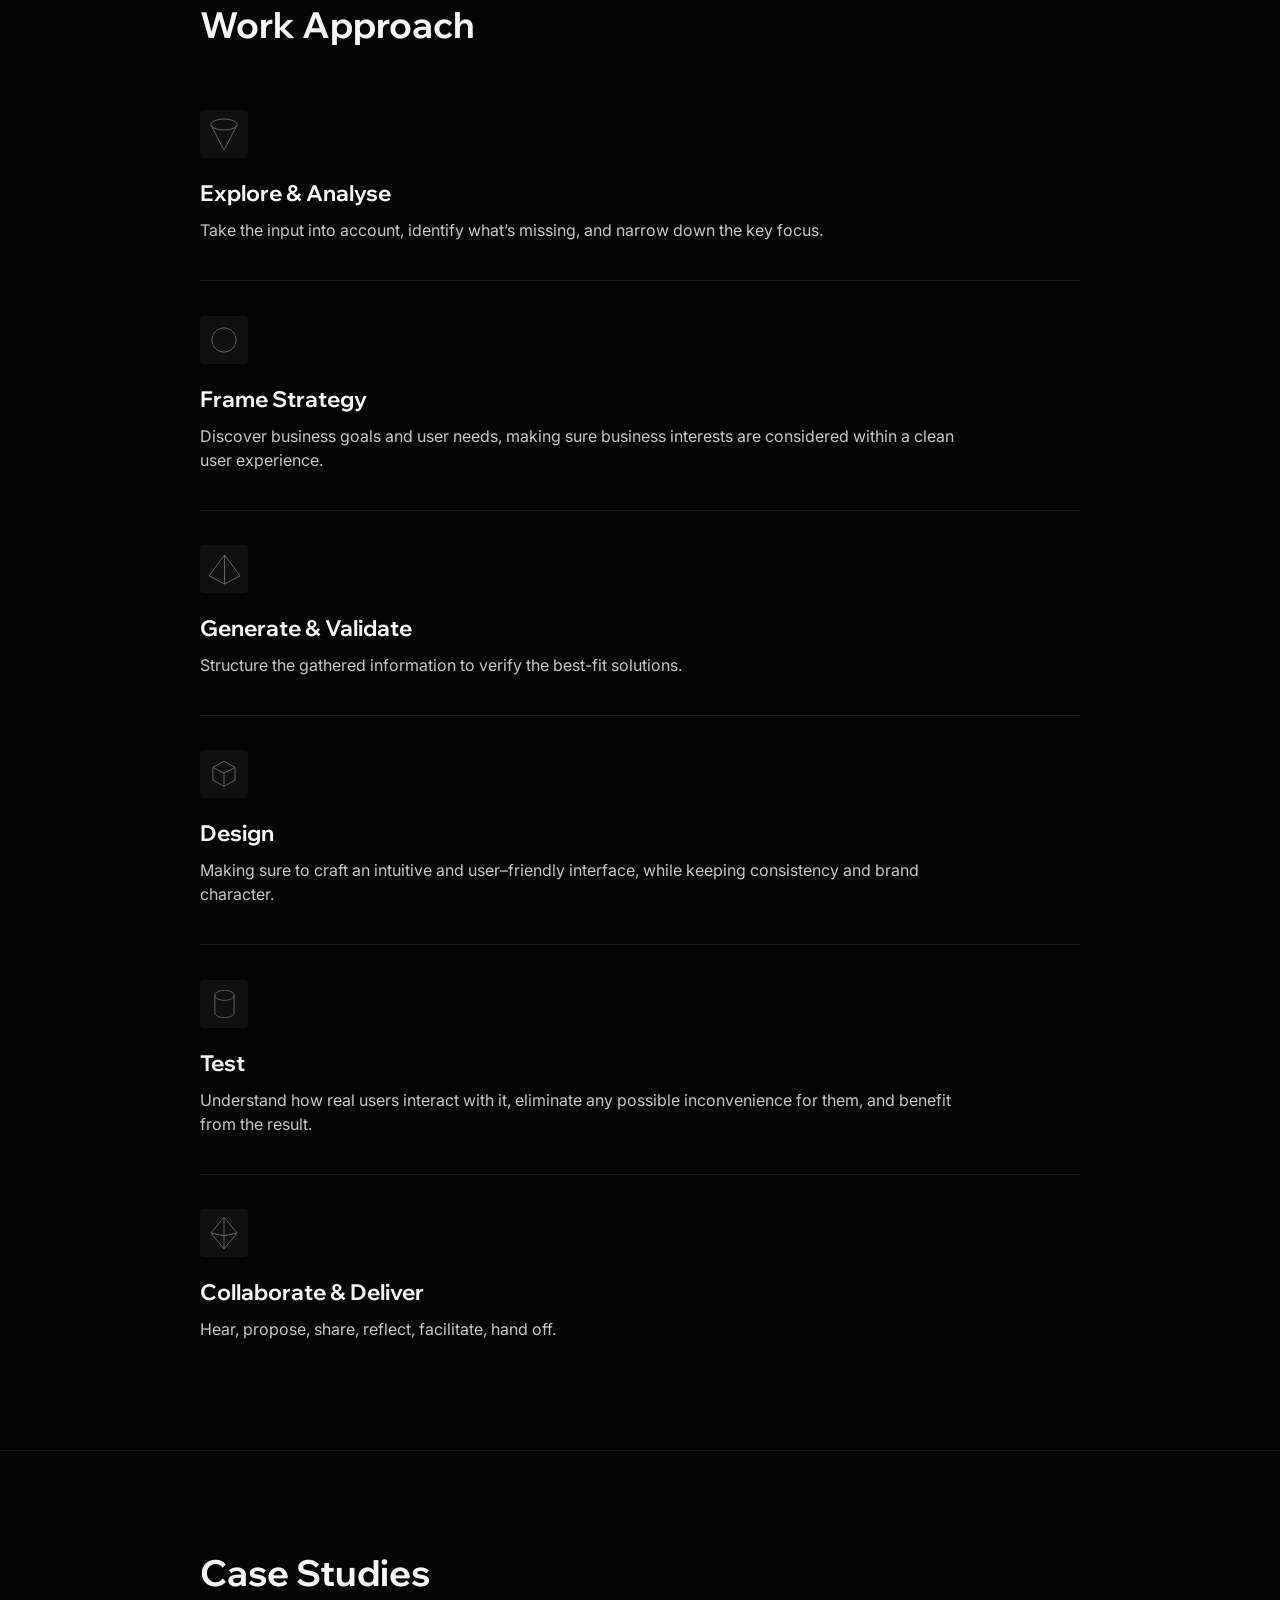
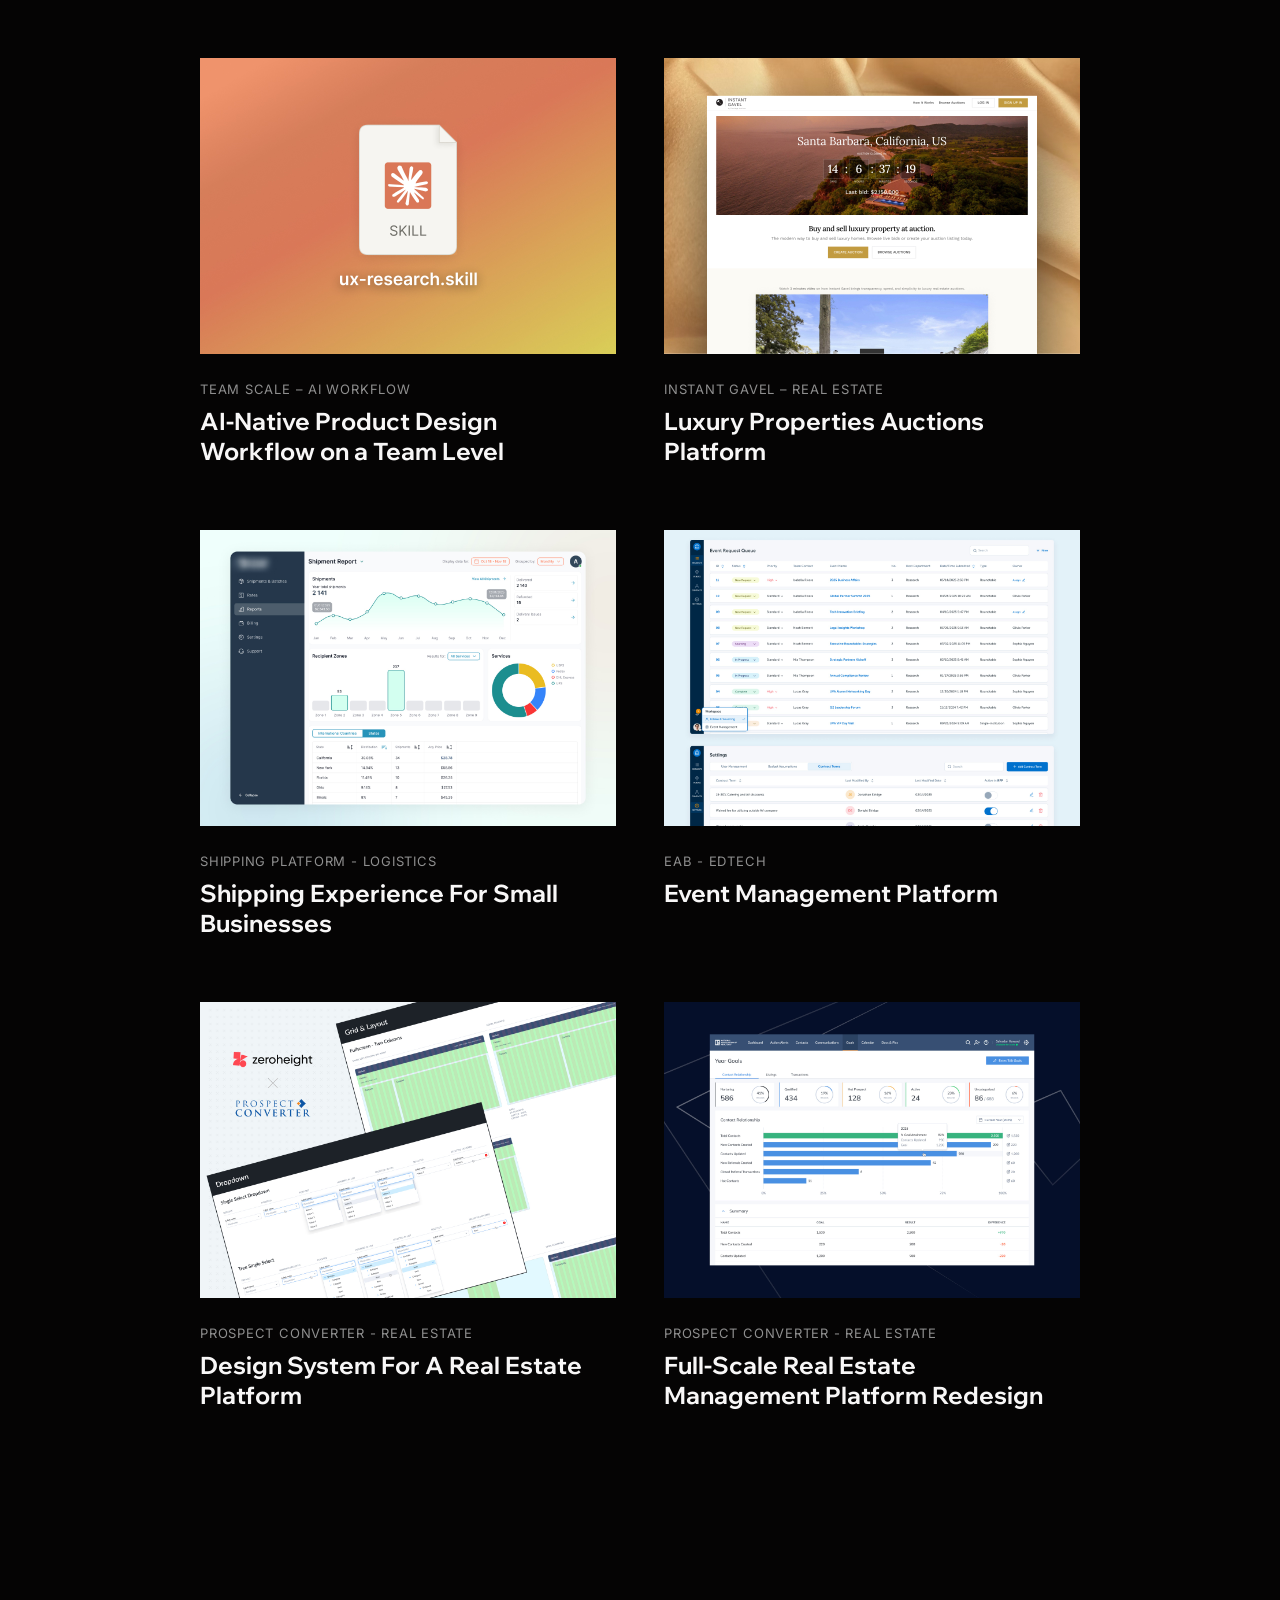
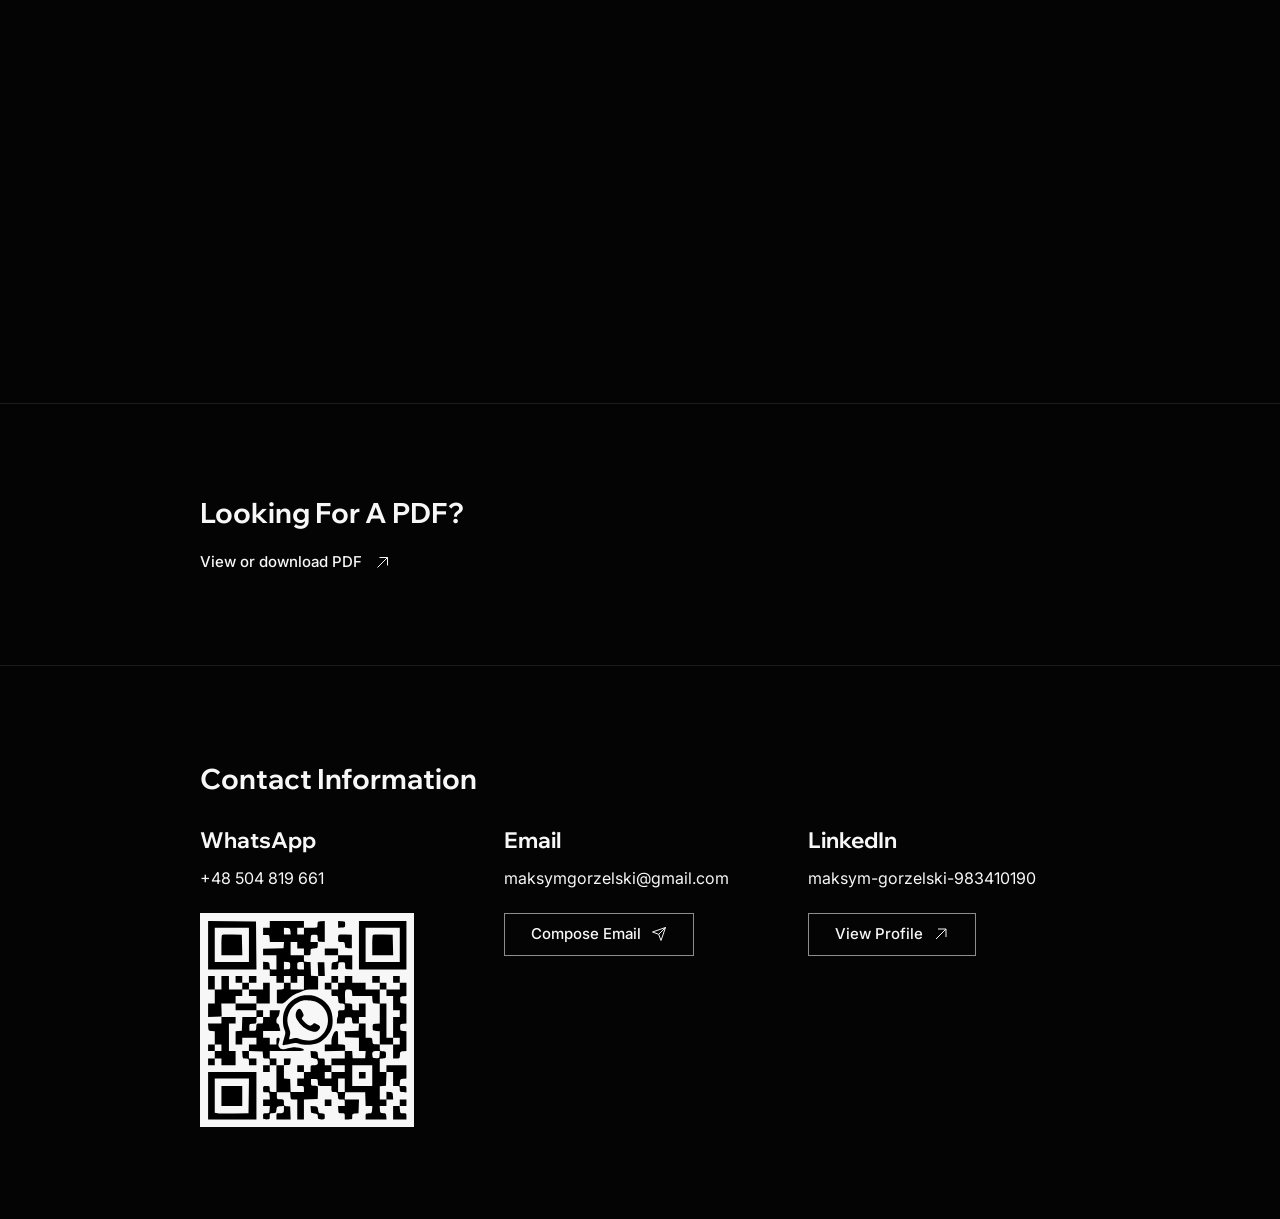
==== commit c71cc9ad: "Copy small fix" ====
--- a/index.html
+++ b/index.html
@@ -126,7 +126,7 @@
           <span class="step__icon" aria-hidden="true">
             <img src="assets/icon-generate.svg" alt="" width="33" height="31" />
           </span>
-          <h3 class="step__title">Generating &amp; Validate</h3>
+          <h3 class="step__title">Generate &amp; Validate</h3>
           <p class="step__text">Structure the gathered information to verify the best-fit solutions.</p>
         </li>
 
--- a/styles.css
+++ b/styles.css
@@ -85,7 +85,11 @@
   transition: transform 0.3s var(--spring), color 0.3s var(--ease);
   will-change: transform;
 }
-.nav__link:hover { transform: rotate(2deg); color: var(--muted-2); }
+.nav__link:hover { 
+    /* Combine both movements here */
+    transform: translateY(-3px) rotate(5deg); 
+    color: var(--muted-2); 
+}
 
 /* ---------- Buttons (hover = 2° tilt, like the original) ---------- */
 .btn {
@@ -99,7 +103,7 @@
   transition: transform 0.3s var(--spring);
   will-change: transform;
 }
-.btn:hover { transform: rotate(2deg); }
+.btn:hover { transform: translateY(-2px) rotate(3deg); }
 .btn { border-radius: 0; }
 .btn--solid {
   background: var(--fg);
@@ -117,6 +121,7 @@
   transition: transform 0.3s var(--spring), border-color 0.3s var(--ease), color 0.3s var(--ease);
 }
 .btn--ghost:hover {
+  transform: translateY(-3px) rotate(2deg);
   border-color: var(--muted);
   color: var(--muted-2);
 }
@@ -250,13 +255,13 @@
   color: rgba(255, 255, 255, 0.32);
 }
 .shape--circle:hover {
-  transform: translate(-4px, -6px) rotate(-4deg) scale(1.12);
+  transform: translate(0px,-16px);
 }
 .shape--cube:hover {
-  transform: translate(5px, -4px) rotate(6deg) scale(1.06);
+  transform: translate(0px,-16px);
 }
 .shape--tetra:hover {
-  transform: translate(-3px, -8px) rotate(3deg) scale(1.2);
+  transform: translate(0px,-16px);
 }
 .shape--circle { top: 20%; right: 6.5%; width: 80px; }
 .shape--cube   { top: 40%; left: 3.5%; width: 88px; }
@@ -378,7 +383,7 @@
 }
 
 .contact__qrwrap:hover {
-  transform: rotate(2deg);
+  transform: translateY(-5px) rotate(3deg);
   filter: brightness(0.82);
 }
 
@@ -422,13 +427,13 @@
    out-orders .reveal-scale.is-visible, so hover doesn't inherit the slower
    entrance spring. Rotates around its own center. */
 .case.is-visible { transition: transform 0.32s var(--spring); }
-.case.is-visible:hover { transform: rotate(1.3deg); }
+.case.is-visible:hover { transform: translateY(-3px) rotate(2deg); }
 .case.is-visible:hover .case__title { color: var(--muted-2); }
 
 /* PDF text link tilts 2° on hover (measured). Scoped to .is-visible so it
    out-specifies .reveal.is-visible, which would otherwise pin it to none. */
 .textlink.is-visible { transition: transform 0.3s var(--spring), color 0.3s var(--ease); }
-.textlink.is-visible:hover { transform: rotate(2deg); color: var(--muted-2); }
+.textlink.is-visible:hover { transform: translateY(-4px) rotate(3deg); color: var(--muted-2); }
 
 /* Failsafes */
 .no-js .reveal, .no-js .reveal-scale, .no-js .load-rise { opacity: 1; transform: none; }
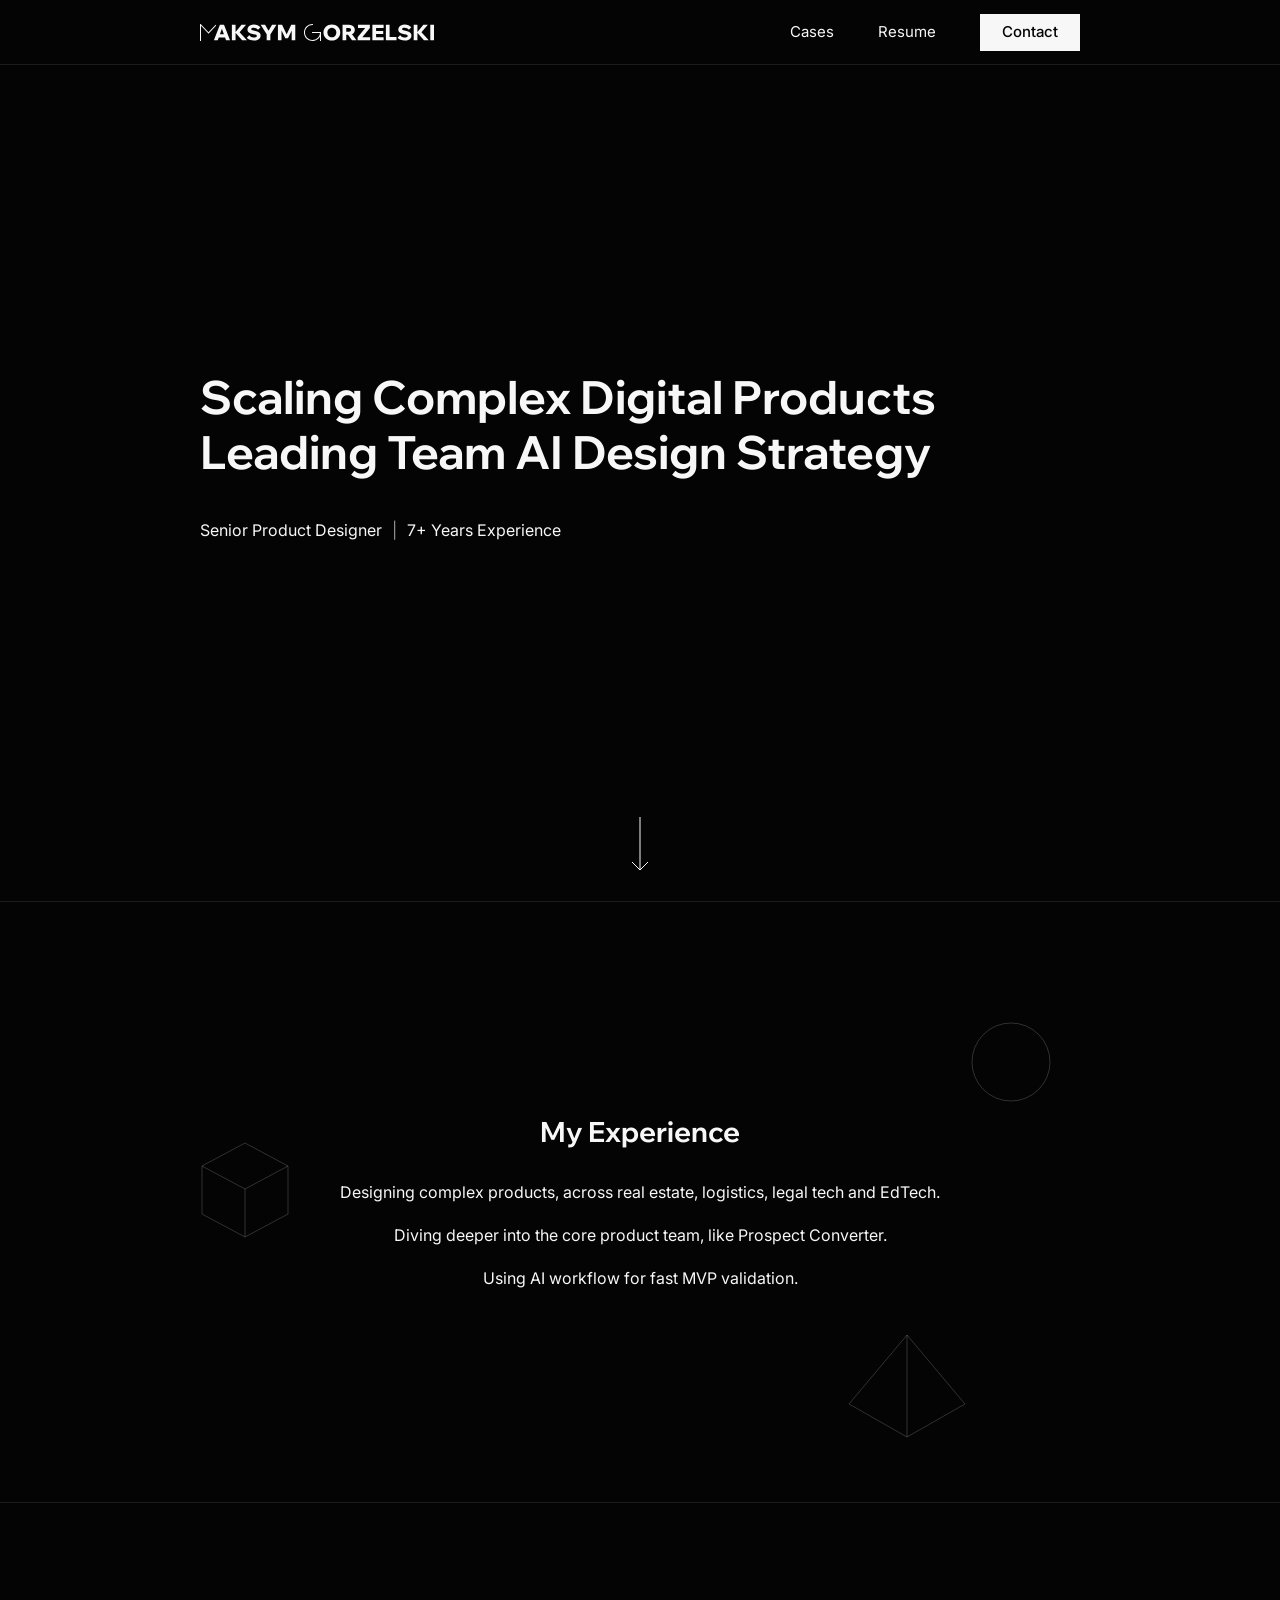
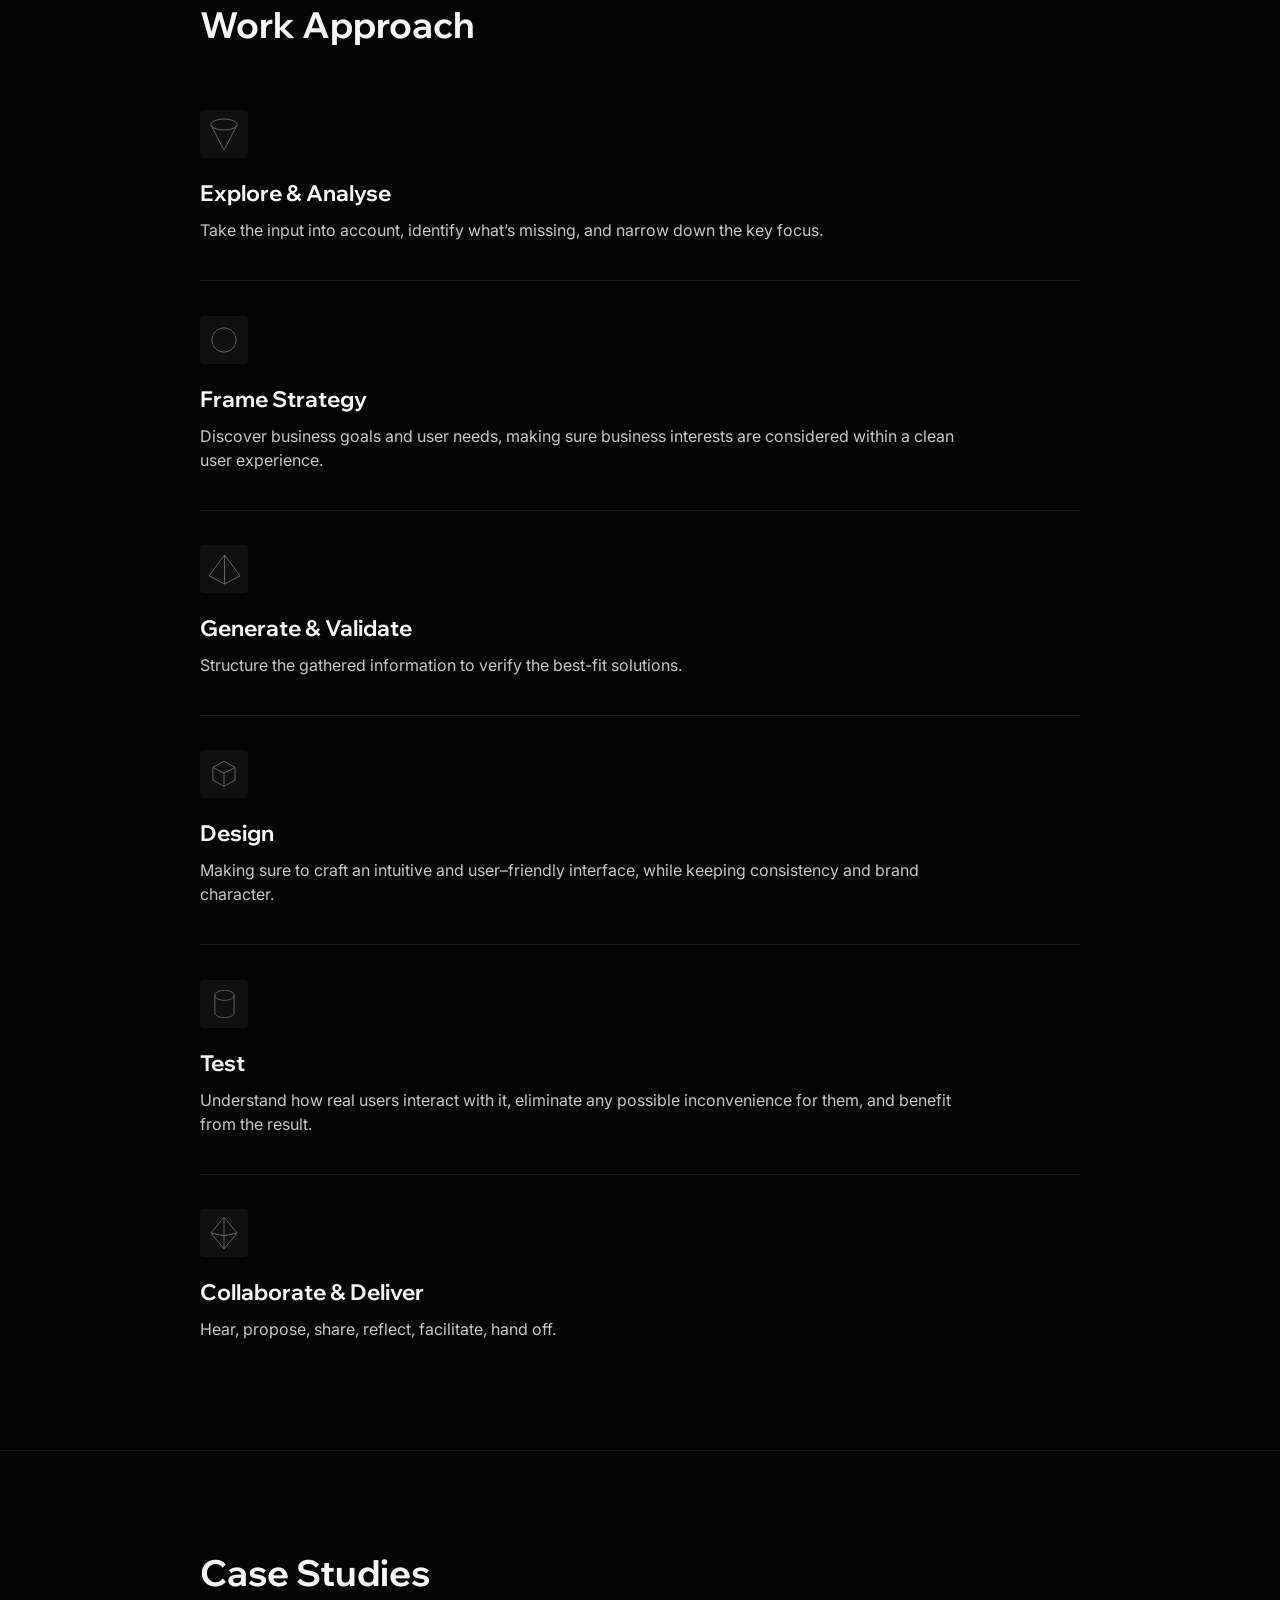
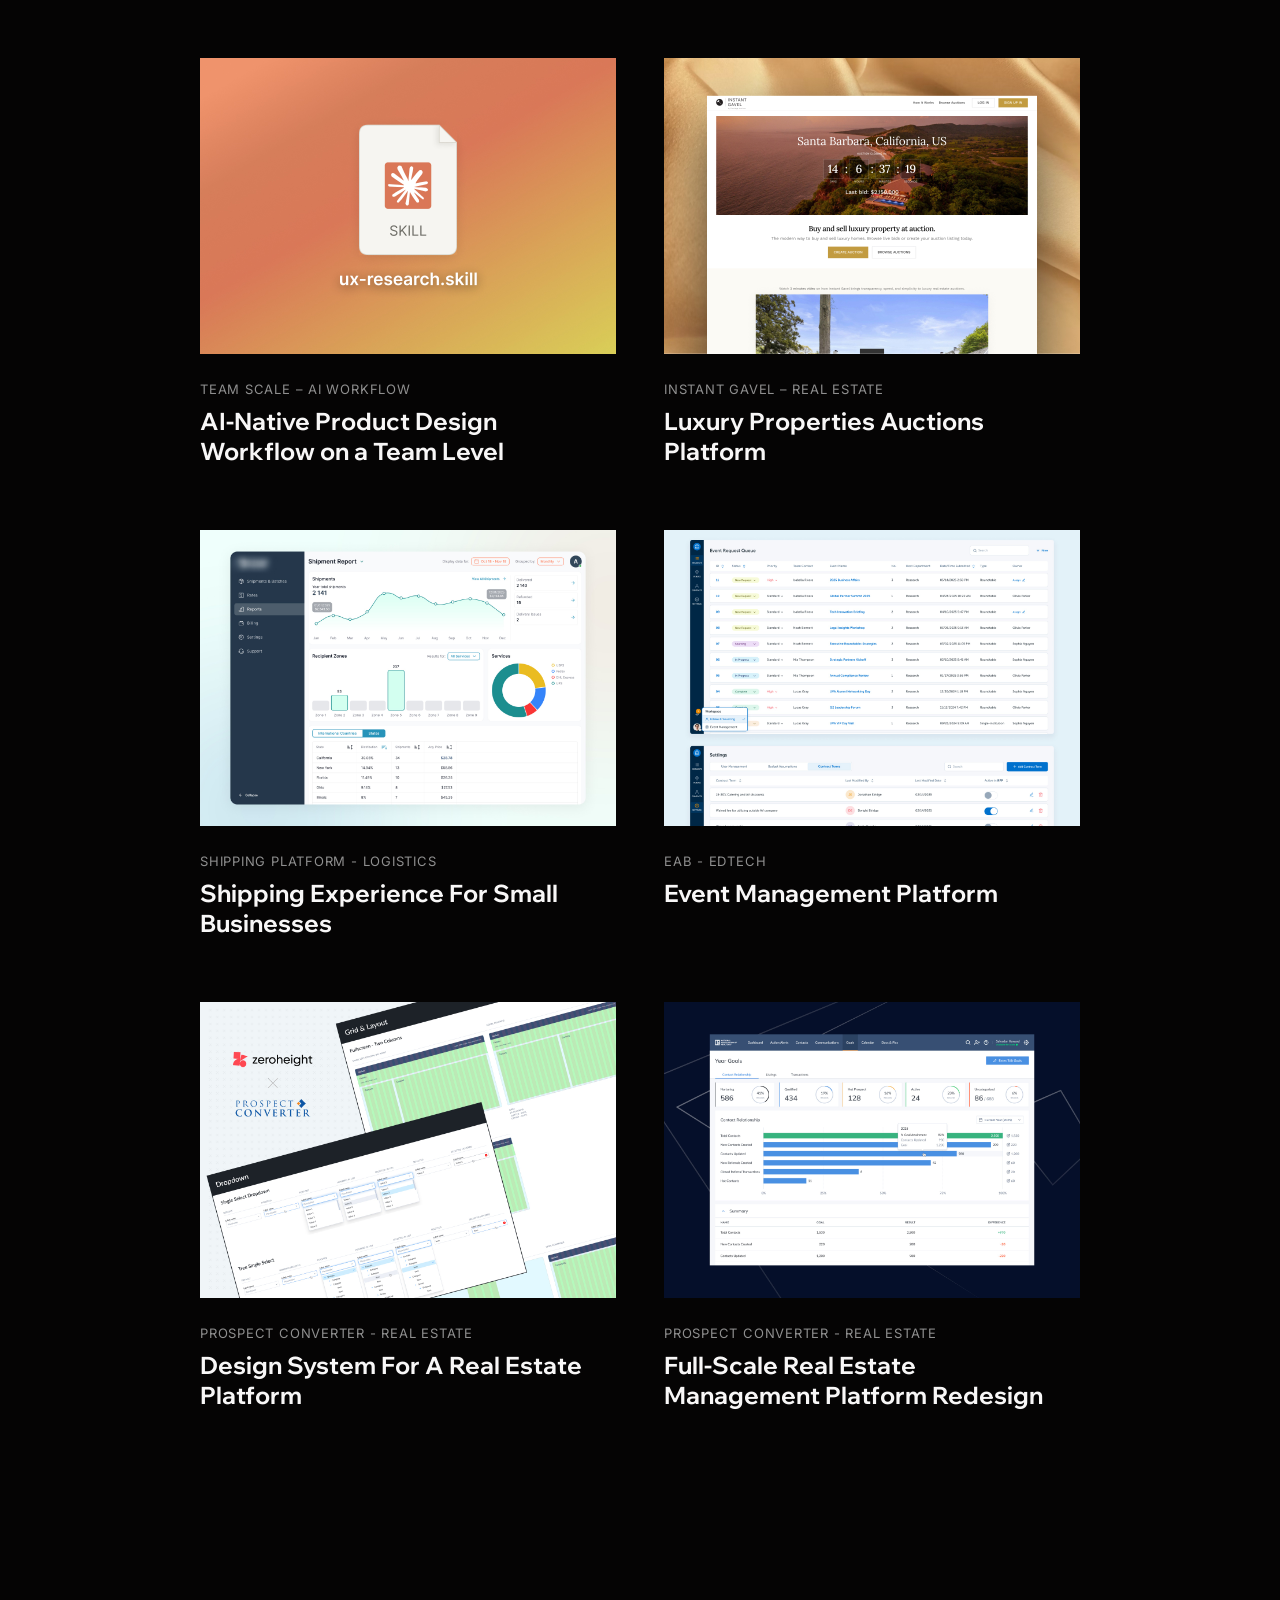
==== commit 072ee6e1: "fixed description" ====
--- a/index.html
+++ b/index.html
@@ -94,7 +94,7 @@
       <div class="about__content">
         <h2 class="about__title reveal">My Experience</h2>
         <p class="reveal">Designing complex products, across real estate, logistics, legal tech and EdTech.</p>
-        <p class="reveal">Diving deeper into the core product team, like 3 years on Prospect Converter.</p>
+        <p class="reveal">Diving deeper into the core product team, like Prospect Converter.</p>
         <p class="reveal">Using AI workflow for fast MVP validation.</p>
       </div>
     </div>
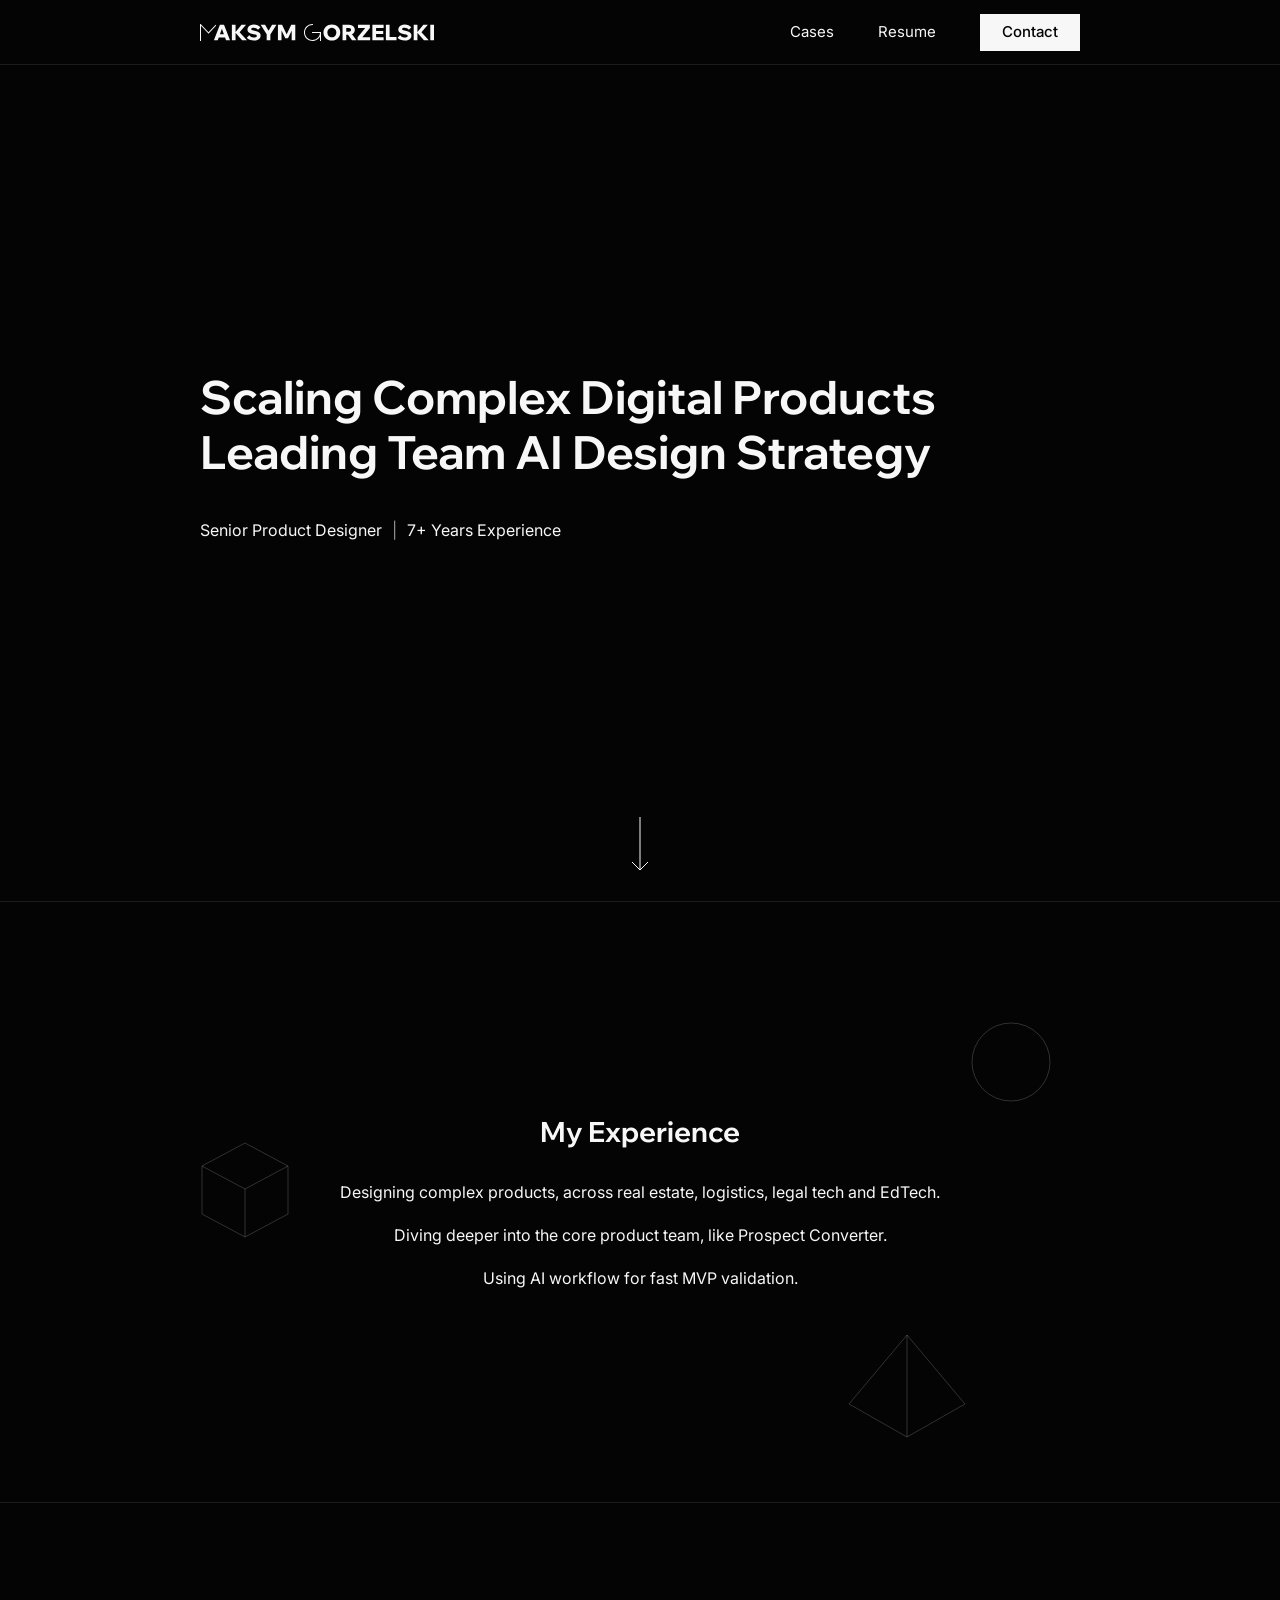
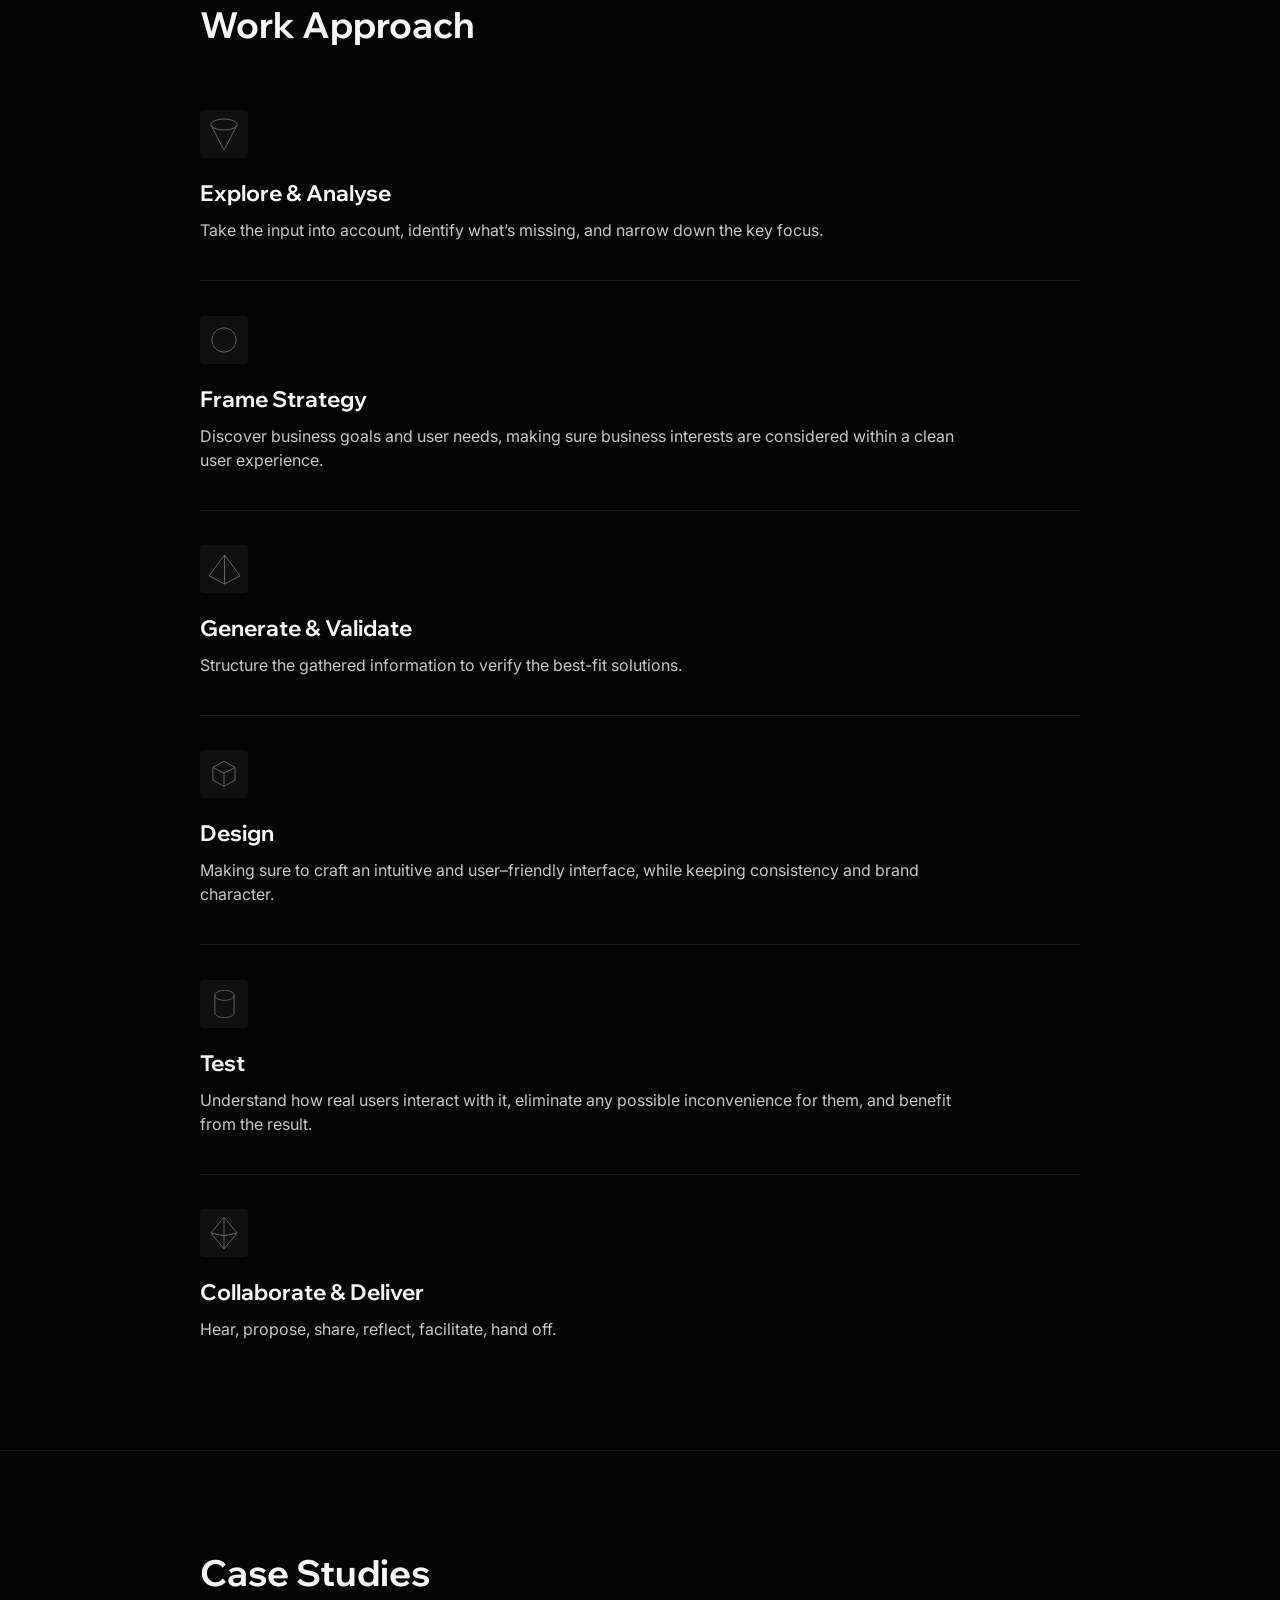
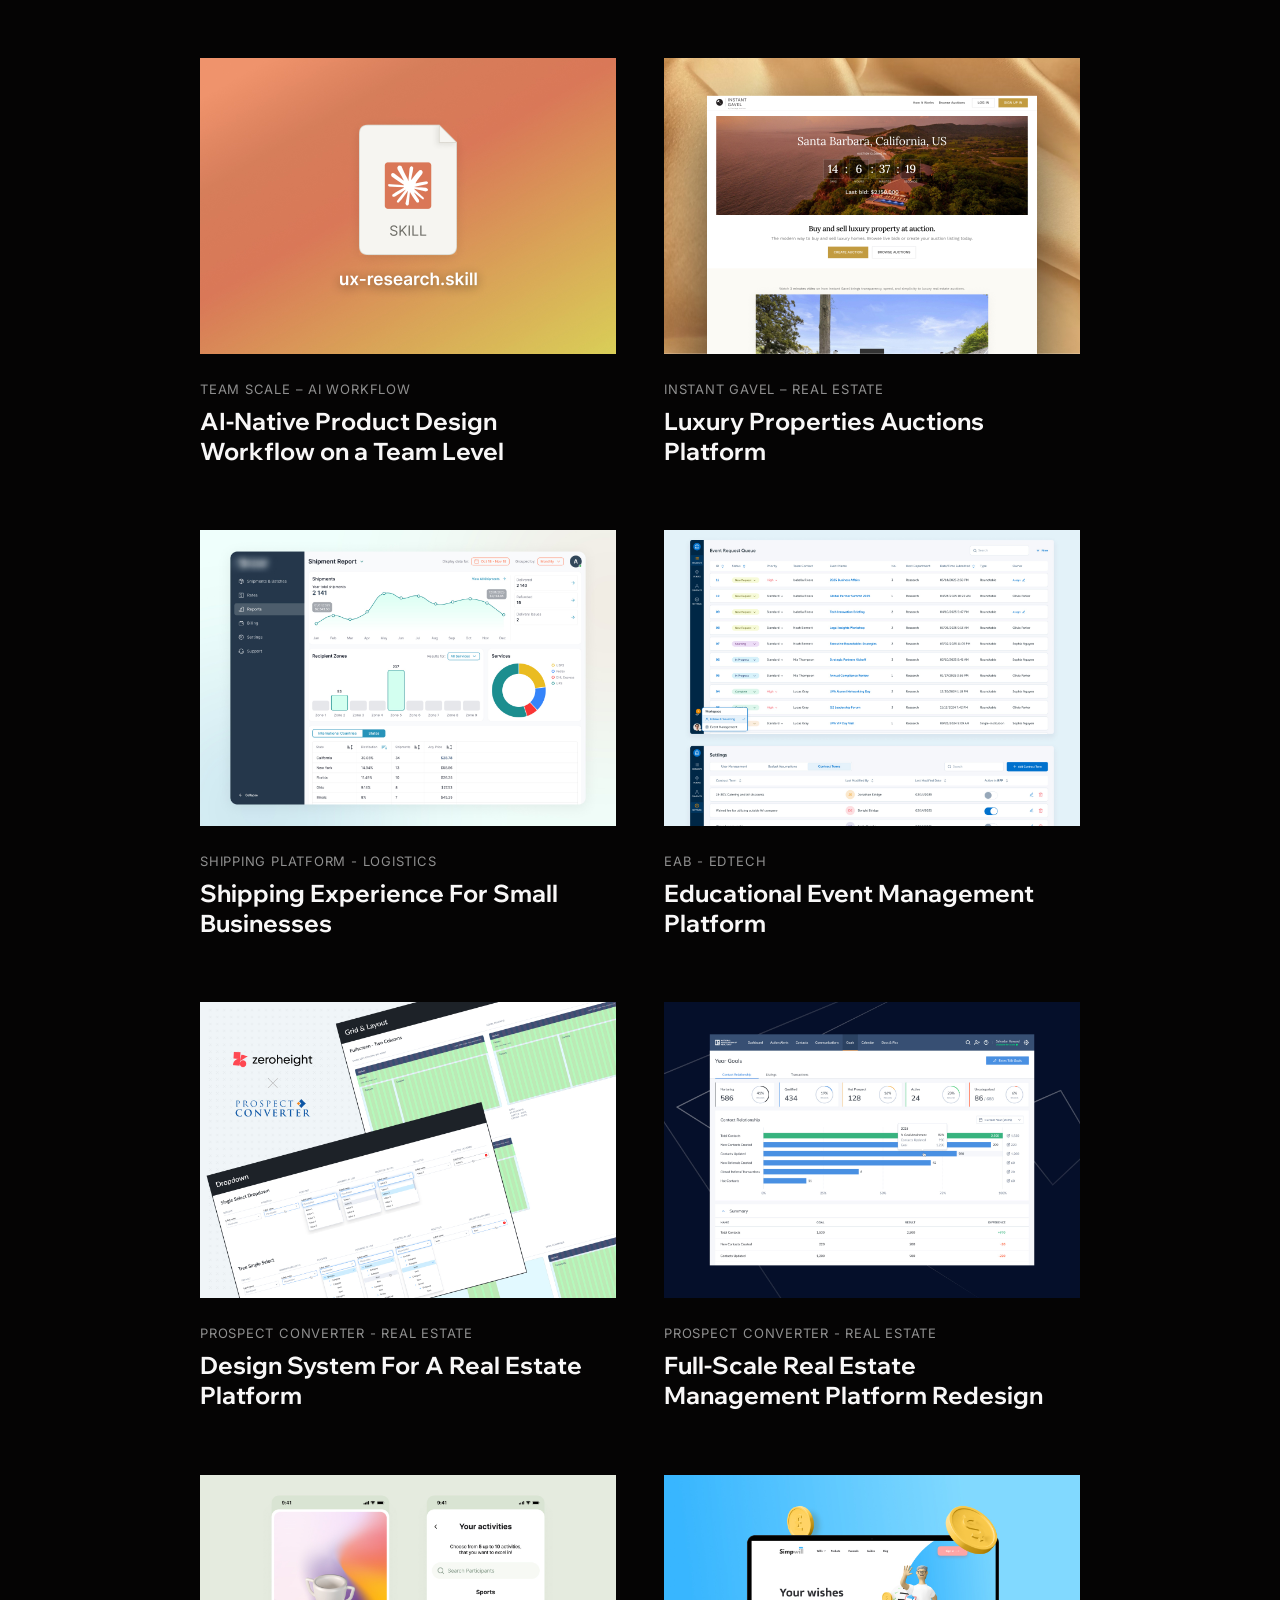
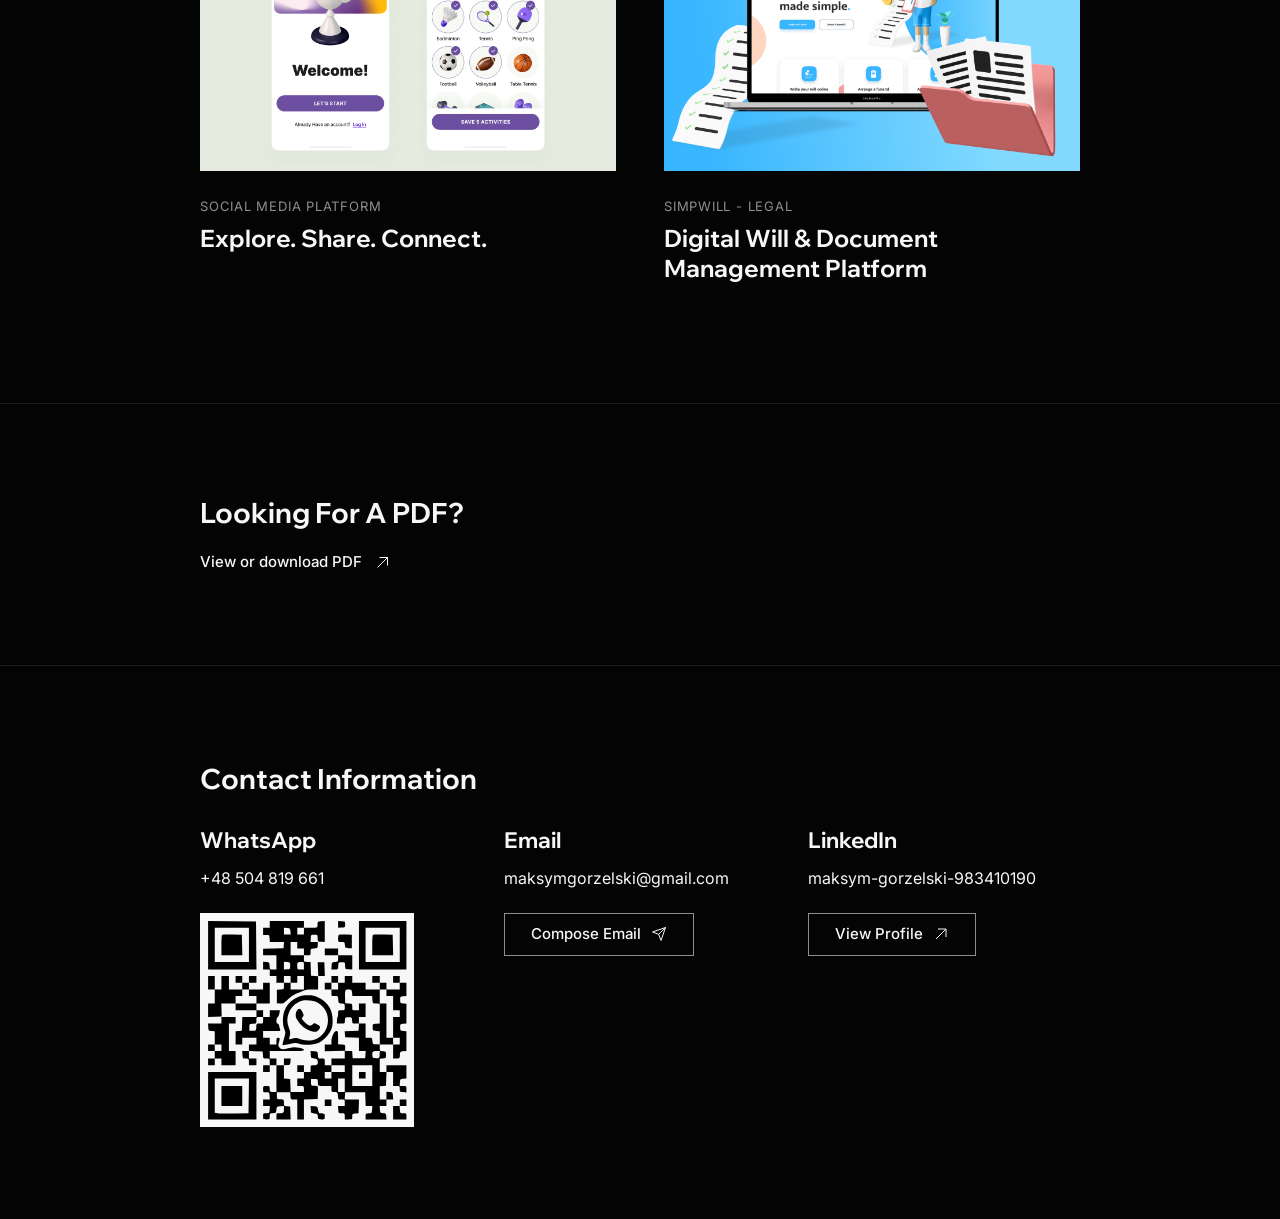
==== commit a95fbb77: "copy update minor" ====
--- a/index.html
+++ b/index.html
@@ -189,10 +189,10 @@
 
         <a class="case reveal-scale" href="event-management.html">
           <div class="case__thumb">
-            <img src="assets/case-eab.jpg" alt="EAB event management platform interface" loading="lazy" />
+            <img src="assets/case-eab.jpg" alt="EAB educational event management platform interface" loading="lazy" />
           </div>
           <span class="case__tag">EAB - EdTech</span>
-          <h3 class="case__title">Event Management Platform</h3>
+          <h3 class="case__title">Educational Event Management Platform</h3>
         </a>
 
         <a class="case reveal-scale" href="prospect-converter-ds.html">
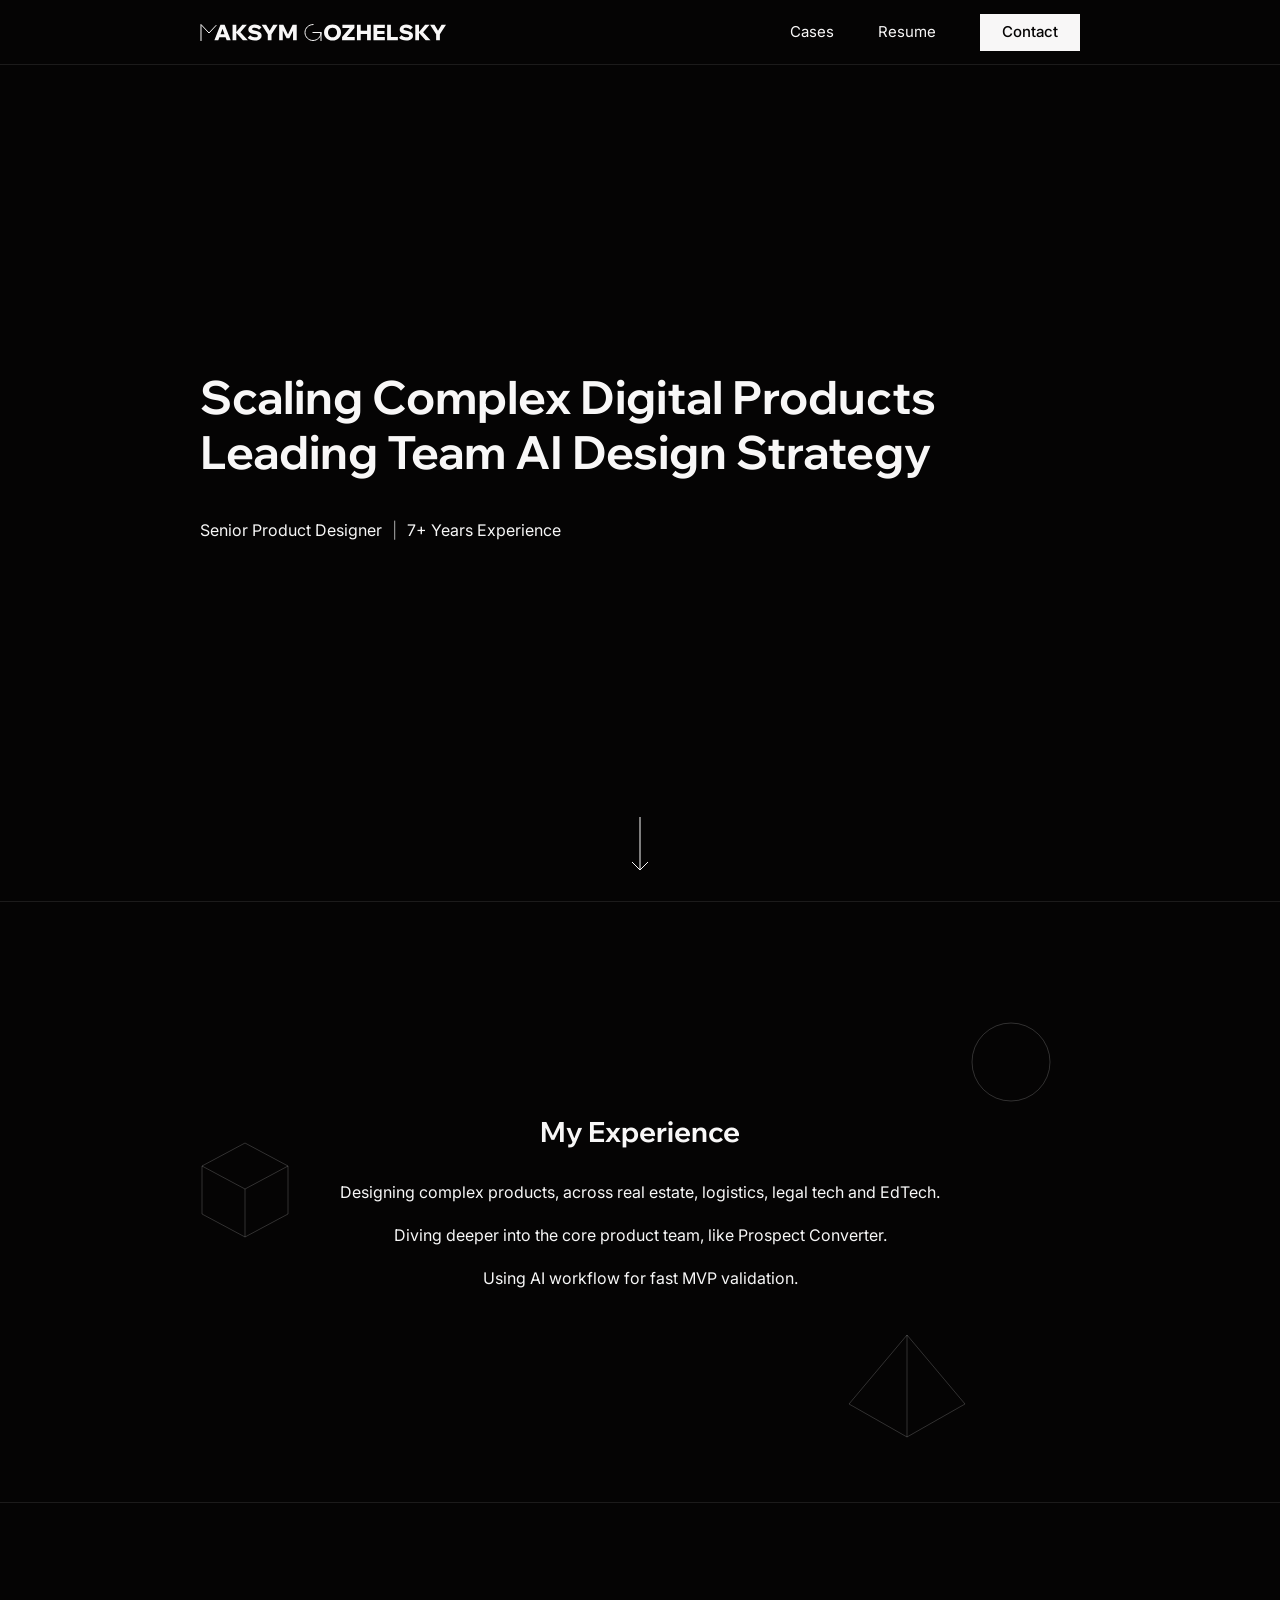
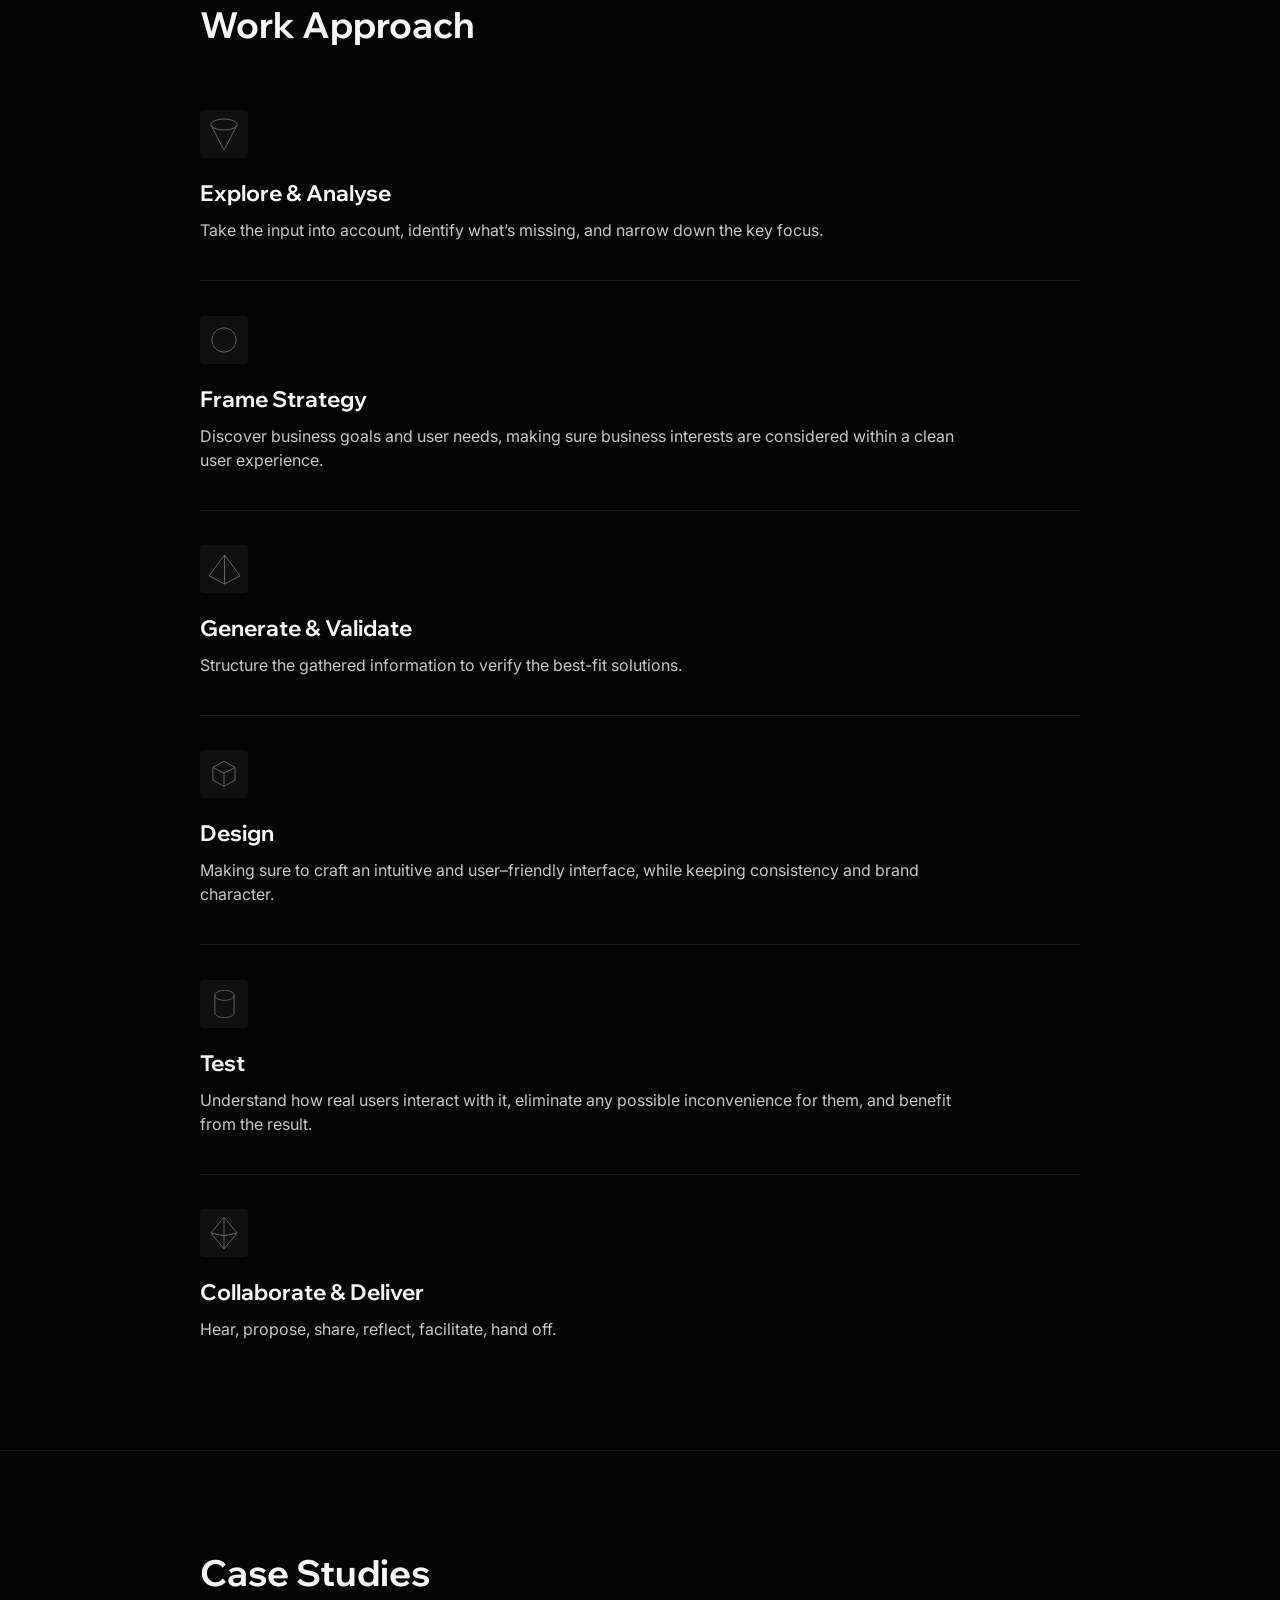
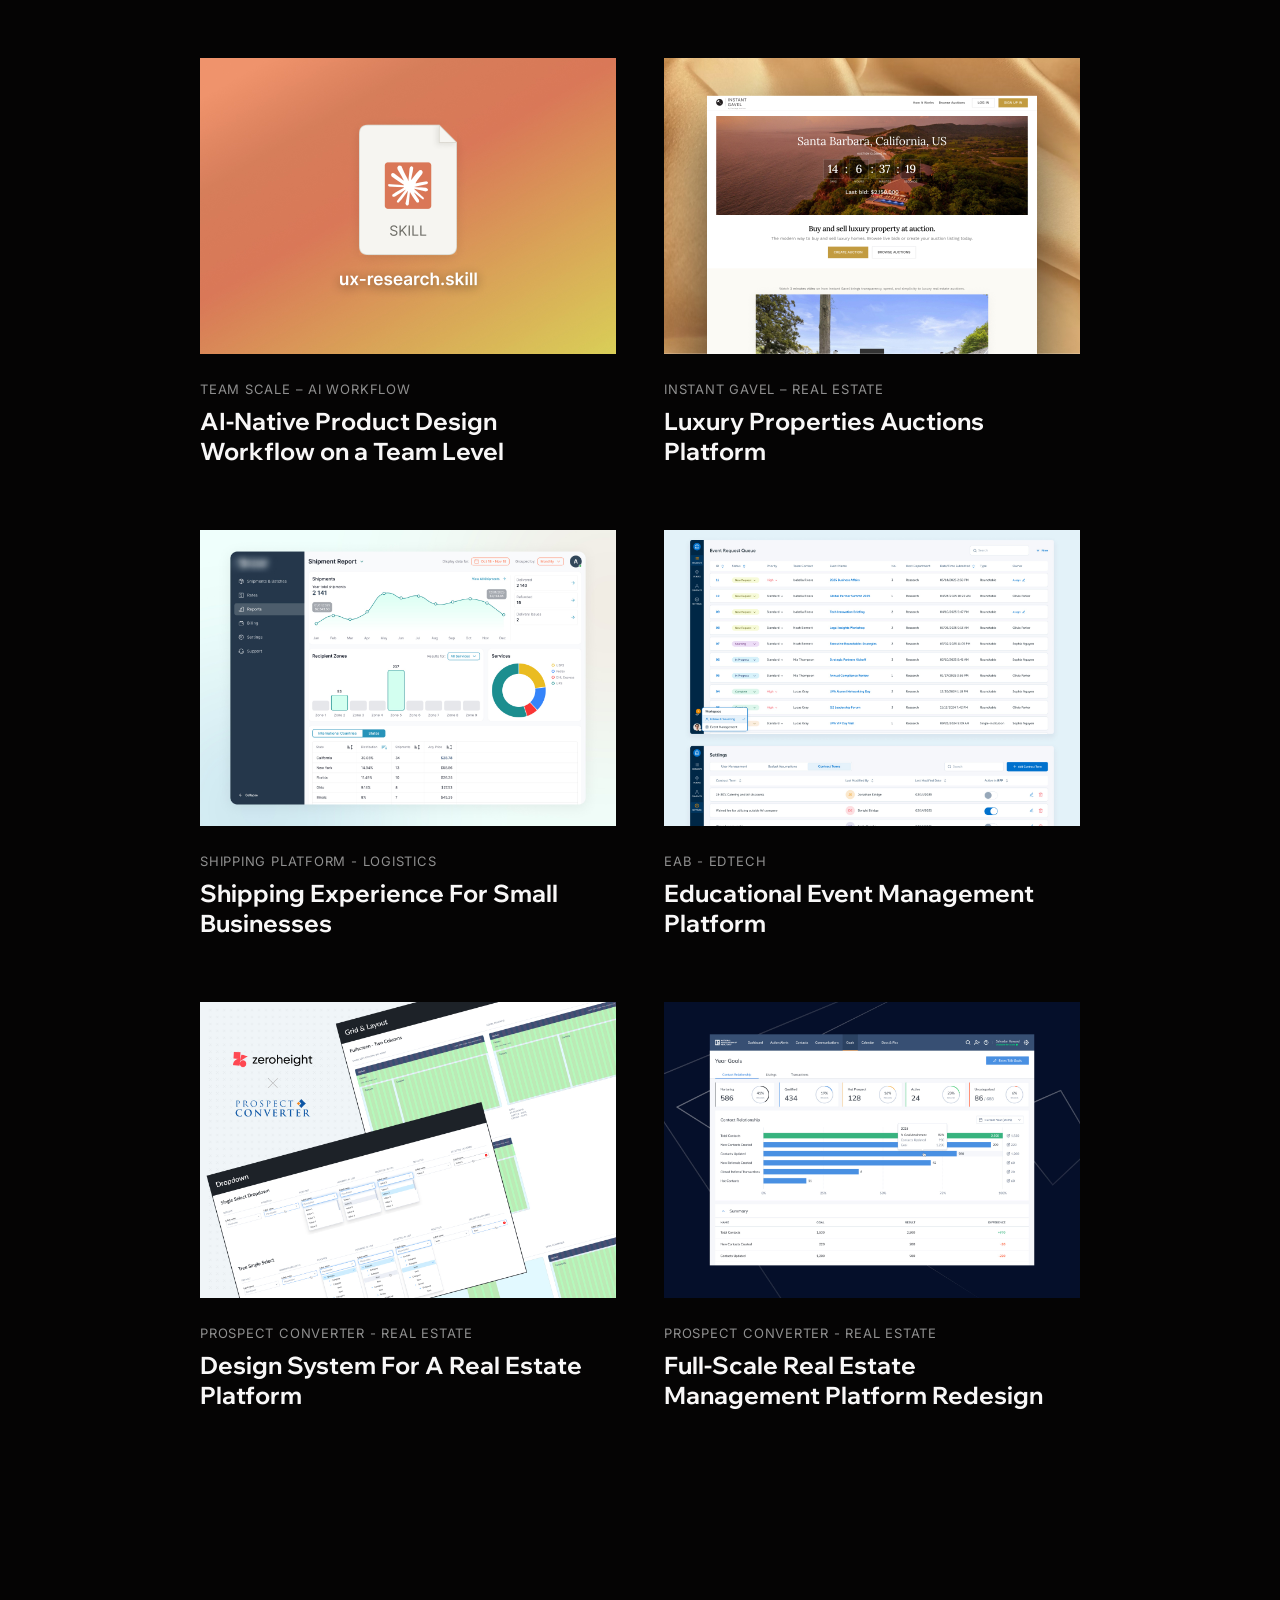
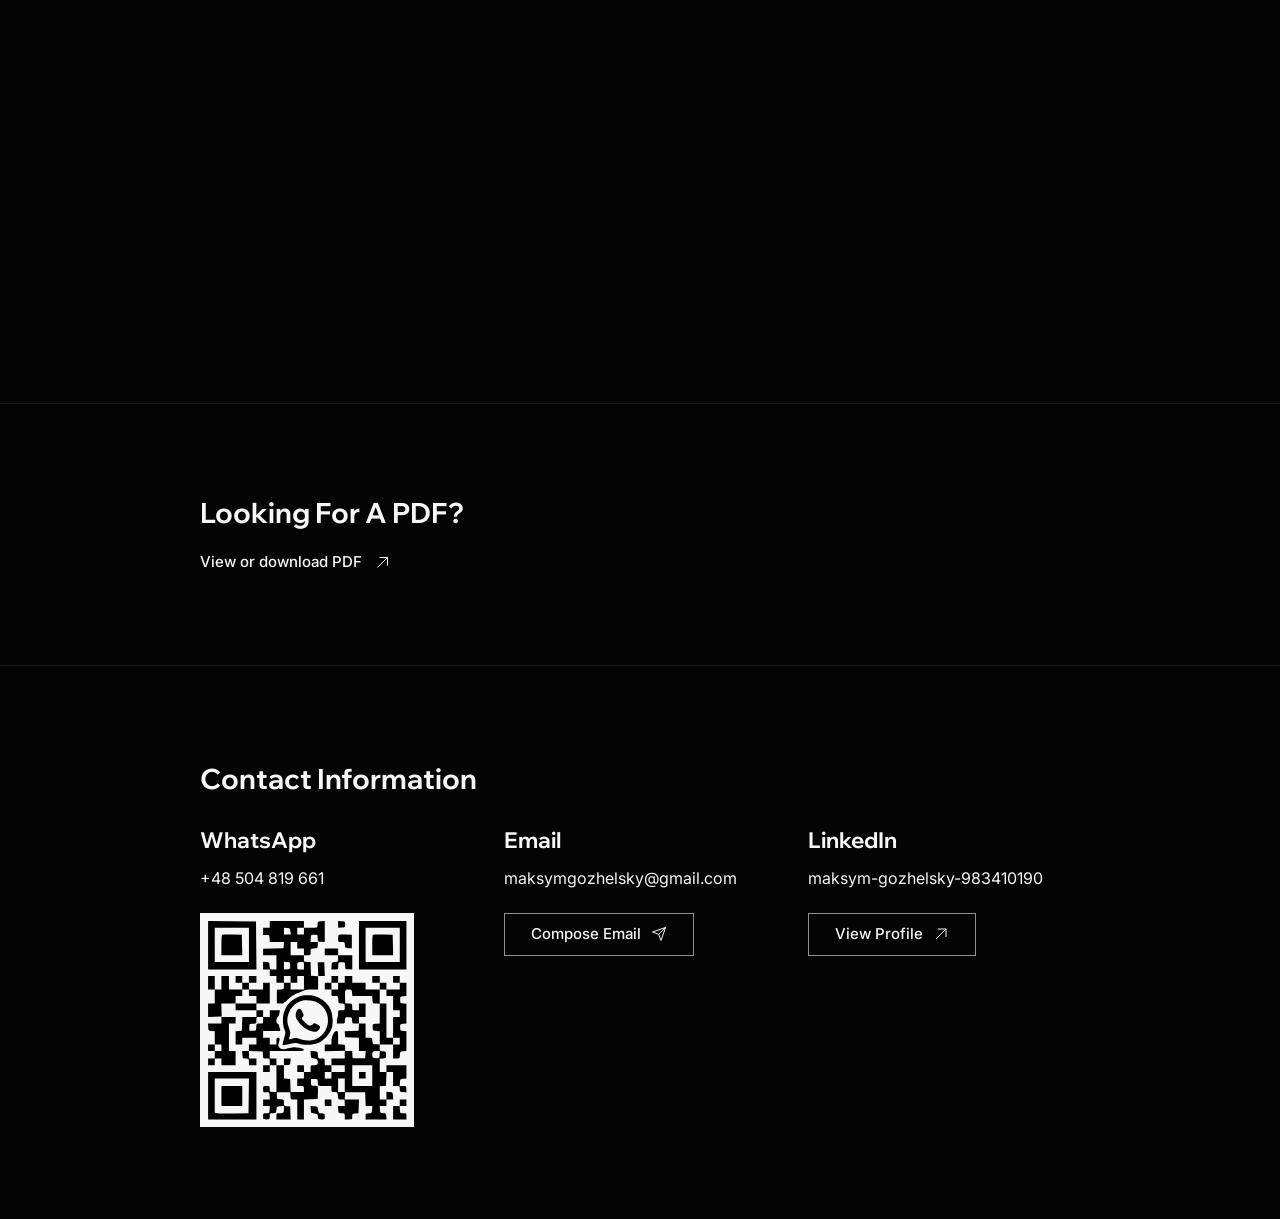
==== commit c021204c: "the innitial push" ====
--- a/index.html
+++ b/index.html
@@ -3,22 +3,22 @@
 <head>
   <meta charset="UTF-8" />
   <meta name="viewport" content="width=device-width, initial-scale=1.0" />
-  <title>Maksym Gorzelski Portfolio</title>
+  <title>Maksym Gozhelsky Portfolio</title>
   <meta name="description" content="7+ years experienced product designer" />
-  <meta name="author" content="Maksym Gorzelski" />
+  <meta name="author" content="Maksym Gozhelsky" />
 
   <!-- Open Graph -->
   <meta property="og:type" content="website" />
-  <meta property="og:title" content="Maksym Gorzelski Portfolio" />
+  <meta property="og:title" content="Maksym Gozhelsky Portfolio" />
   <meta property="og:description" content="7+ years experienced product designer" />
-  <meta property="og:image" content="https://maksymgorzelskiportfolio.vercel.app/assets/thumbnail.jpg" />
-
-  <meta property="og:url" content="https://maksymgorzelskiportfolio.vercel.app/" />
+  <meta property="og:image" content="https://maksymgozhelskyportfolio.vercel.app/assets/thumbnail.jpg" />
+
+  <meta property="og:url" content="https://maksymgozhelskyportfolio.vercel.app/" />
 
   <meta name="twitter:card" content="summary_large_image" />
-  <meta name="twitter:title" content="Maksym Gorzelski Portfolio" />
+  <meta name="twitter:title" content="Maksym Gozhelsky Portfolio" />
   <meta name="twitter:description" content="7+ years experienced product designer" />
-  <meta name="twitter:image" content="https://maksymgorzelskiportfolio.vercel.app/assets/thumbnail.jpg" />
+  <meta name="twitter:image" content="https://maksymgozhelskyportfolio.vercel.app/assets/thumbnail.jpg" />
   
   <link rel="icon" href="assets/favicon-light.svg" media="(prefers-color-scheme: light)" />
   <link rel="icon" href="assets/favicon-dark.svg" media="(prefers-color-scheme: dark)" />
@@ -33,10 +33,10 @@
   <!-- ===================== NAV ===================== -->
   <header class="nav">
     <div class="container nav__inner">
-      <a href="#hero" class="logo" aria-label="Maksym Gorzelski — home">
+      <a href="#hero" class="logo" aria-label="Maksym Gozhelsky — home">
          <picture>
            <source media="(max-width: 640px)" srcset="assets/logo-mobile.svg"> 
-           <img class="logo__img" src="assets/logo.svg" alt="Maksym Gorzelski" width="234" height="17" /> 
+           <img class="logo__img" src="assets/logo.svg" alt="Maksym Gozhelsky" width="234" height="17" /> 
          </picture>
       </a>
       <nav class="nav__links" aria-label="Primary">
@@ -260,8 +260,8 @@
 
         <div class="contact__block reveal">
           <h3 class="contact__label">Email</h3>
-          <p class="contact__value">maksymgorzelski@gmail.com</p>
-          <a href="mailto:maksymgorzelski@gmail.com" class="btn btn--ghost">
+          <p class="contact__value">maksymgozhelsky@gmail.com</p>
+          <a href="mailto:maksymgozhelsky@gmail.com" class="btn btn--ghost">
             Compose Email
             <svg width="16" height="16" viewBox="0 0 16 16" fill="none" aria-hidden="true">
               <path d="M14.5 1.5L7.7 8.3M14.5 1.5L10 14.5l-2.3-6.2L1.5 6l13-4.5Z" stroke="currentColor" stroke-width="1" stroke-linejoin="round"/>
@@ -271,8 +271,8 @@
 
         <div class="contact__block reveal">
           <h3 class="contact__label">LinkedIn</h3>
-          <p class="contact__value">maksym-gorzelski-983410190</p>
-          <a href="https://www.linkedin.com/in/maksym-gorzelski-983410190/"
+          <p class="contact__value">maksym-gozhelsky-983410190</p>
+          <a href="https://www.linkedin.com/in/maksym-gozhelsky-983410190/"
              class="btn btn--ghost" target="_blank" rel="noopener">
             View Profile
             <svg width="16" height="16" viewBox="0 0 16 16" fill="none" aria-hidden="true">
--- a/styles.css
+++ b/styles.css
@@ -251,18 +251,6 @@
   transition: transform 0.3s var(--spring), color 0.3s var(--ease);
   will-change: transform;
 }
-.shape:hover {
-  color: rgba(255, 255, 255, 0.32);
-}
-.shape--circle:hover {
-  transform: translate(0px,-16px);
-}
-.shape--cube:hover {
-  transform: translate(0px,-16px);
-}
-.shape--tetra:hover {
-  transform: translate(0px,-16px);
-}
 .shape--circle { top: 20%; right: 6.5%; width: 80px; }
 .shape--cube   { top: 40%; left: 3.5%; width: 88px; }
 .shape--tetra  { top: 72%; left: 72%;   width: 118px; }
@@ -427,7 +415,7 @@
    out-orders .reveal-scale.is-visible, so hover doesn't inherit the slower
    entrance spring. Rotates around its own center. */
 .case.is-visible { transition: transform 0.32s var(--spring); }
-.case.is-visible:hover { transform: translateY(-3px) rotate(2deg); }
+.case.is-visible:hover { transform: translateY(-8px) rotate(2deg); }
 .case.is-visible:hover .case__title { color: var(--muted-2); }
 
 /* PDF text link tilts 2° on hover (measured). Scoped to .is-visible so it
@@ -462,9 +450,6 @@
     bottom: 6%;
     transform: translateX(-50%);
   }
-  .shape--tetra:hover {
-    transform: translateX(-50%) translateY(-6px) rotate(3deg) scale(1.15);
-  }
   .section-title { margin-bottom: 56px; }
 }
 @media (max-width: 640px) {
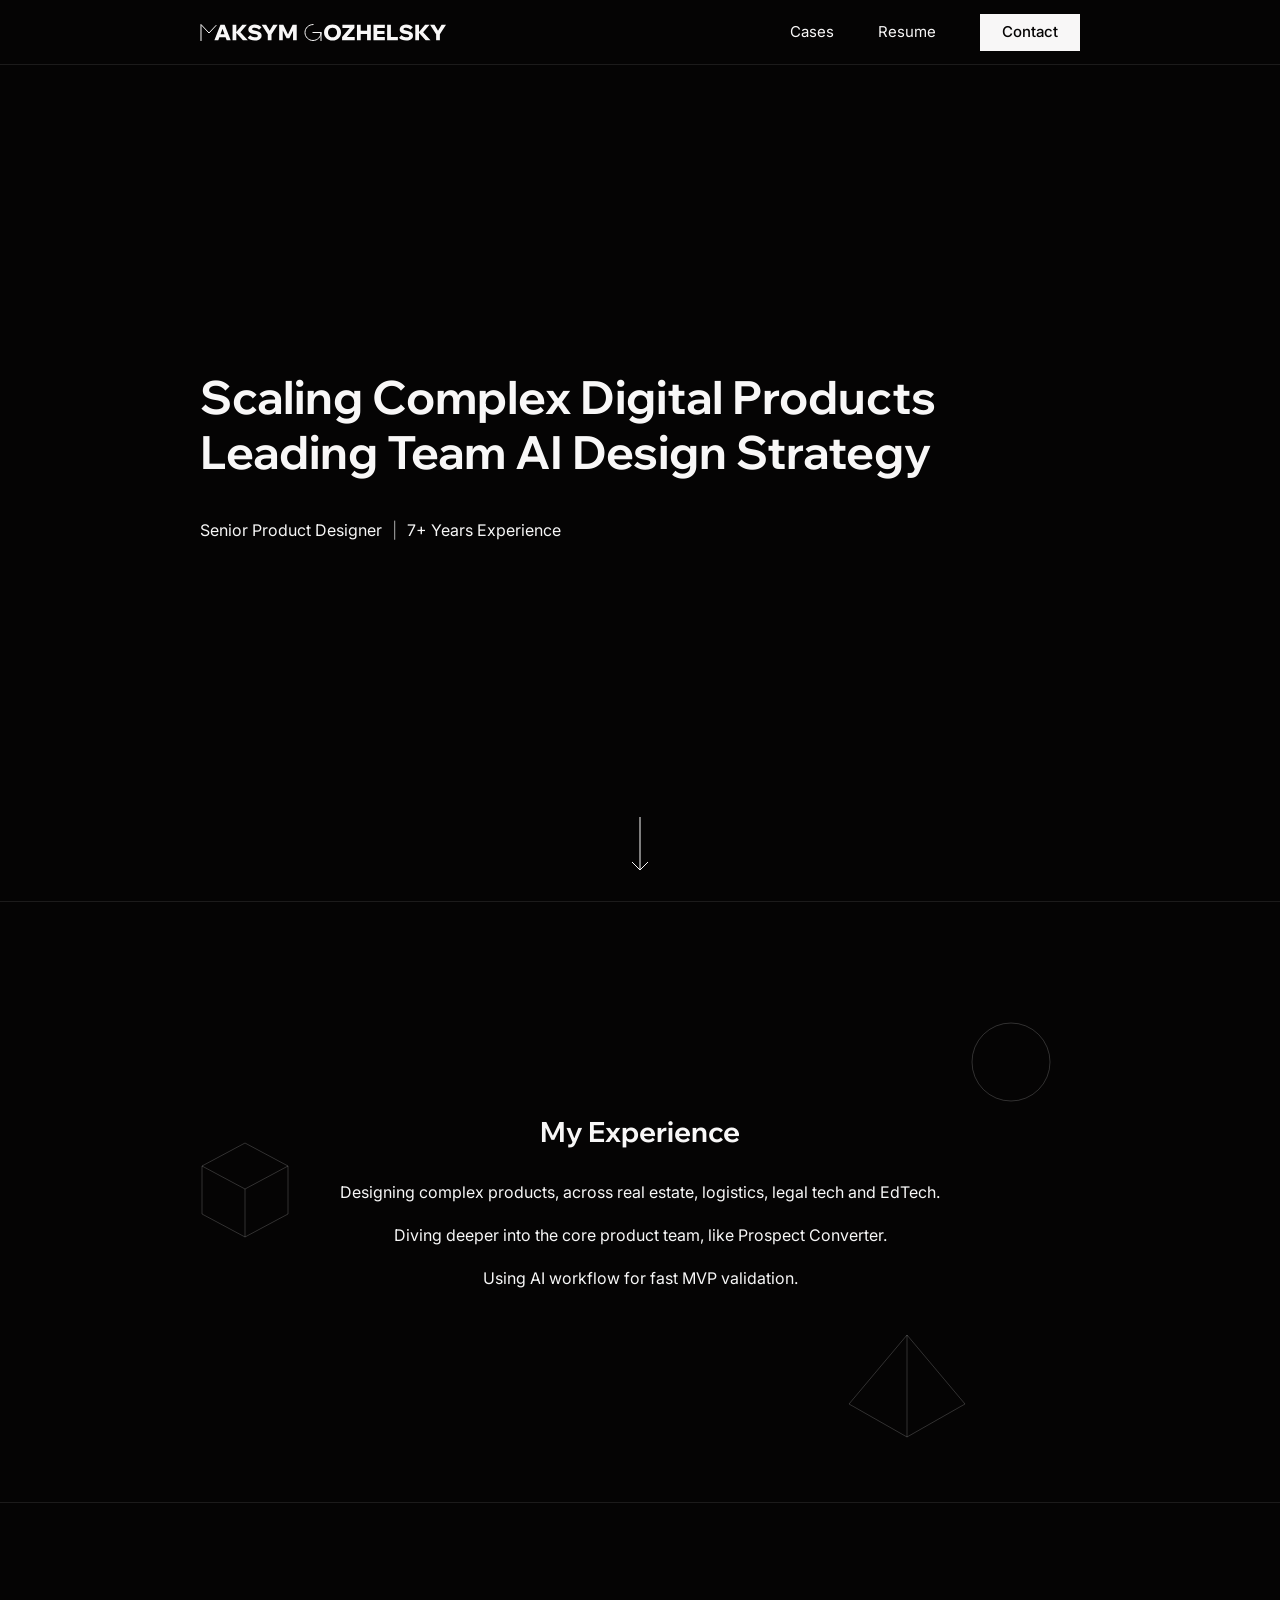
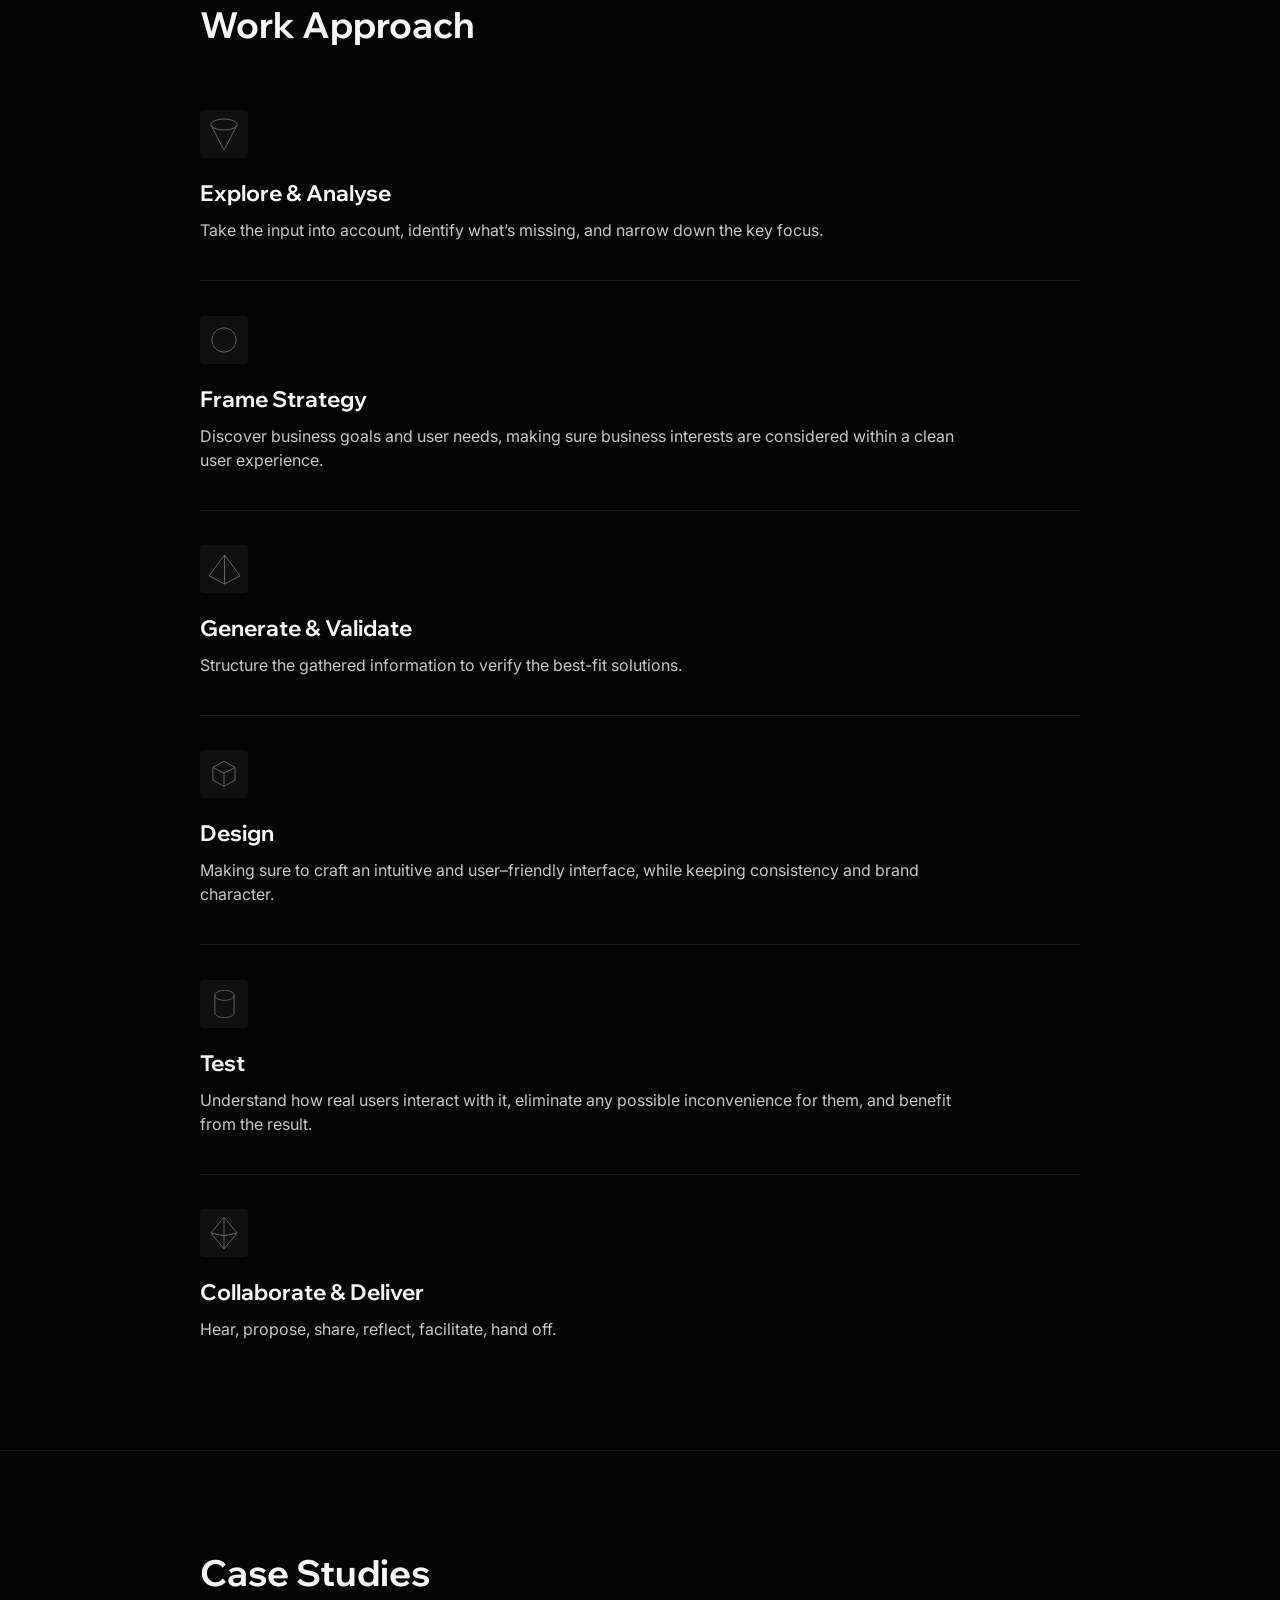
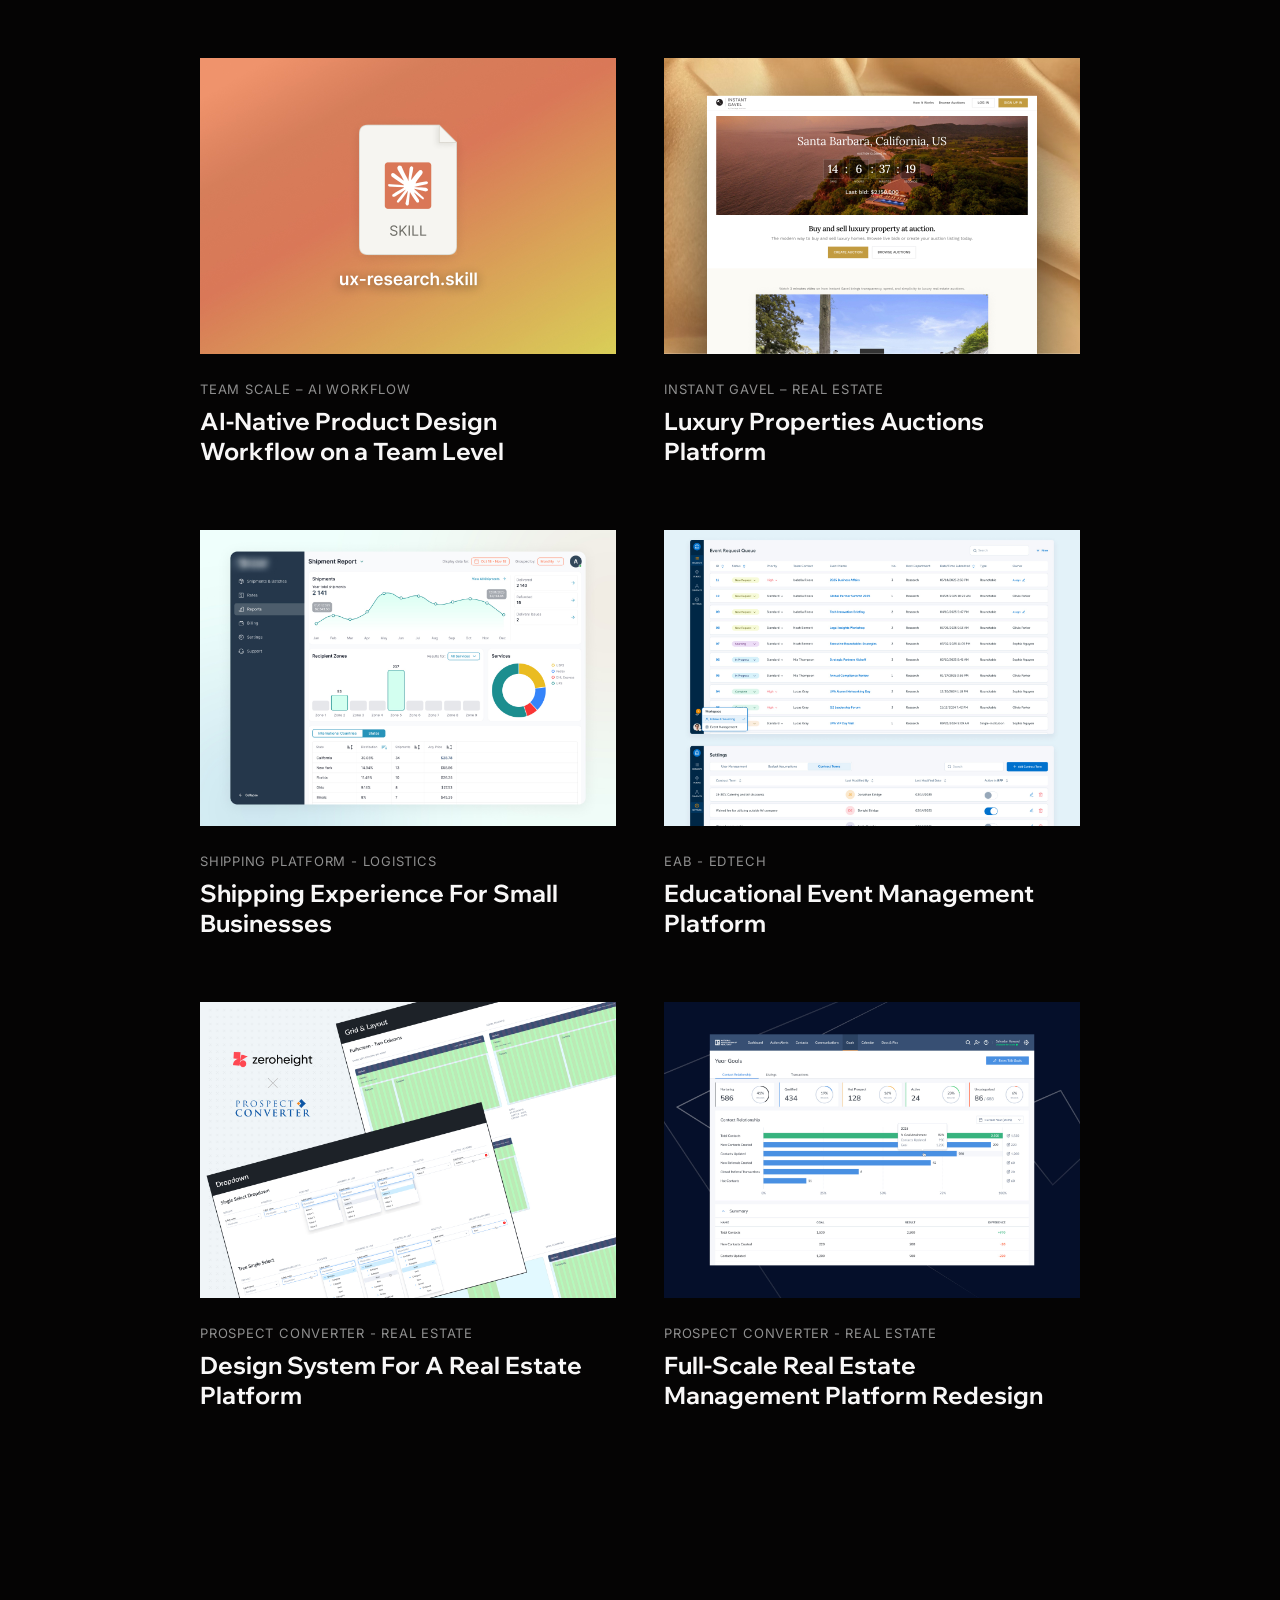
==== commit 5cd5982b: "resume link updated" ====
--- a/index.html
+++ b/index.html
@@ -41,7 +41,7 @@
       </a>
       <nav class="nav__links" aria-label="Primary">
         <a href="#case" class="nav__link">Cases</a>
-        <a href="https://drive.google.com/file/d/1r9picUmlPO9fhwlq76pC7GrD5gkPjDp6/view?usp=sharing"
+        <a href="https://drive.google.com/file/d/1_8Q_Fkvf2a6ImQMP_Z485LY0mTEezaOk/view?usp=sharing"
            class="nav__link" target="_blank" rel="noopener">Resume</a>
         <a href="#contact" class="btn btn--solid">Contact</a>
       </nav>
